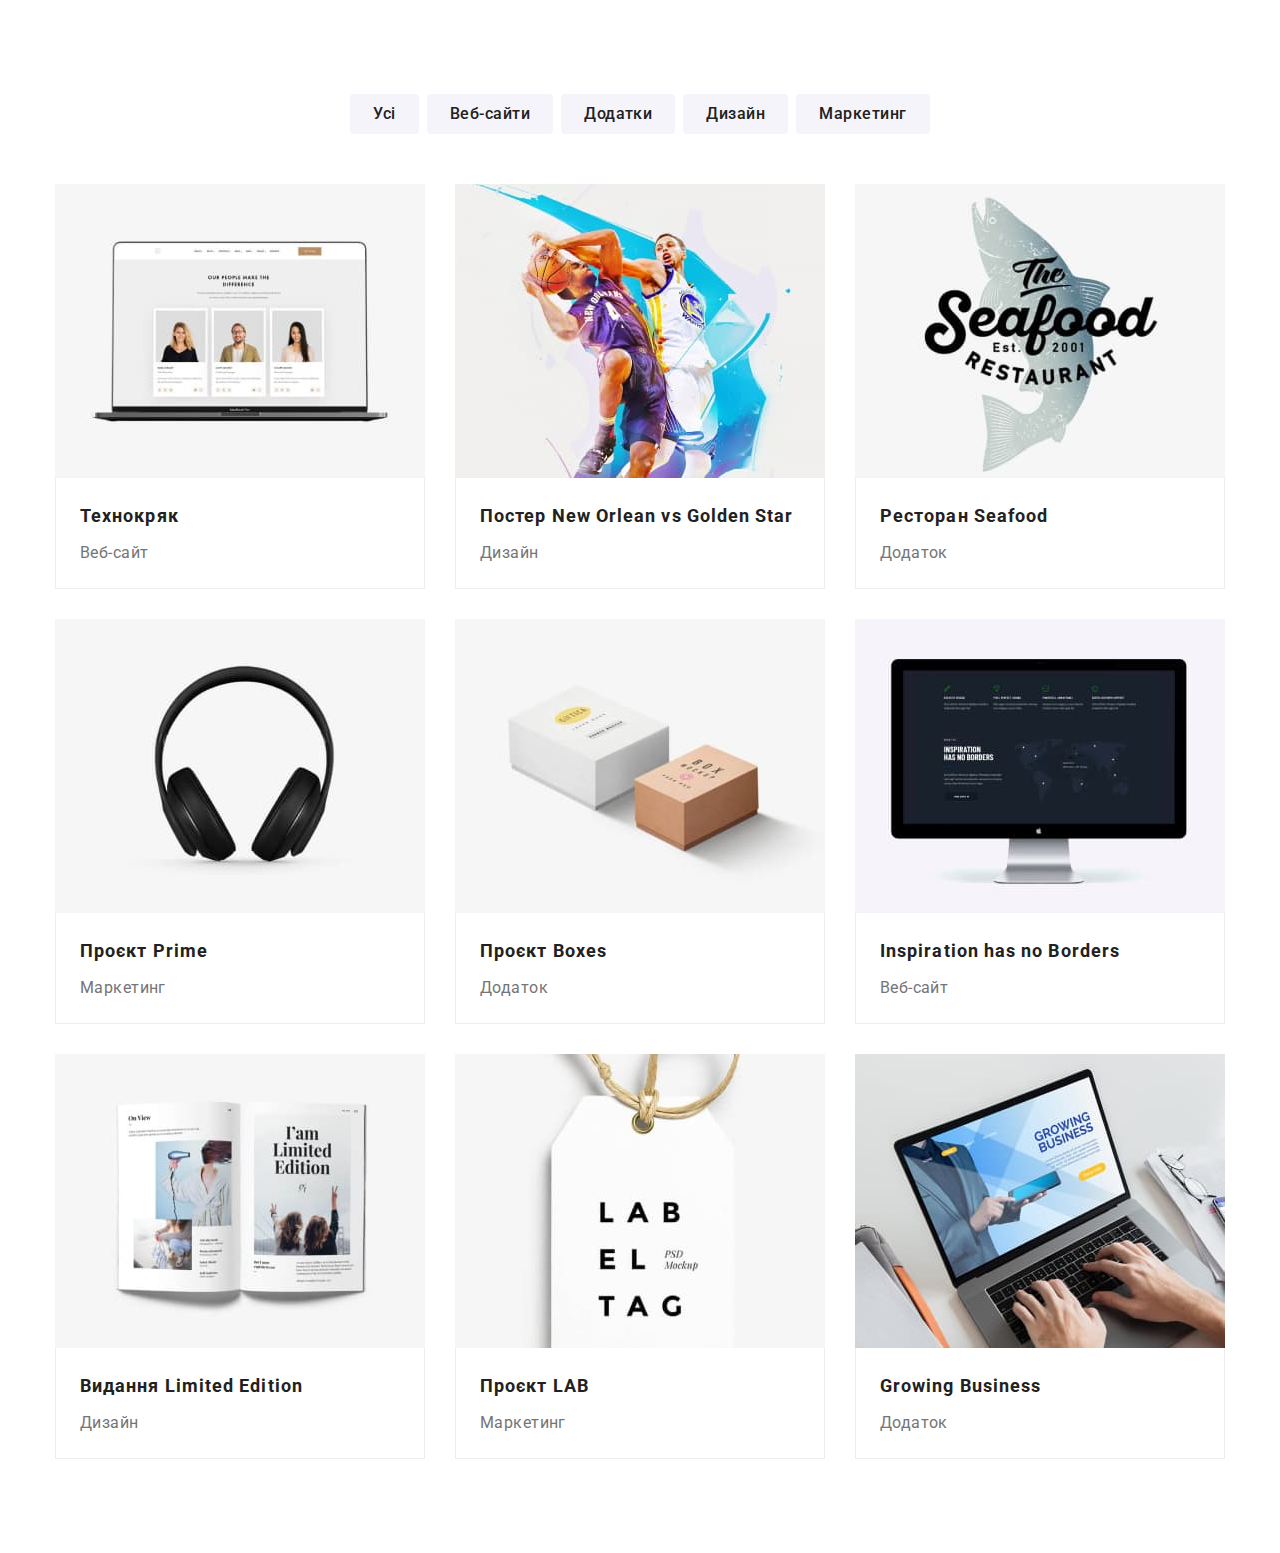
==== portfolio.html @ 96d7040b "Greate adaptive" ====
<!DOCTYPE html>
<html lang="uk">
    <head>
        <meta charset="UTF-8">
        <meta http-equiv="X-UA-Compatible" content="IE=edge">
        <meta name="viewport" content="width=device-width, initial-scale=1.0">
        <title>Портфоліо</title>
        <link rel="preconnect" href="https://fonts.googleapis.com">
        <link rel="preconnect" href="https://fonts.gstatic.com" crossorigin>
        <link href="https://fonts.googleapis.com/css2?family=Raleway:wght@700&family=Roboto:wght@400;500;700;900&display=swap" rel="stylesheet">
        <link rel="stylesheet" href="https://cdnjs.cloudflare.com/ajax/libs/modern-normalize/1.1.0/modern-normalize.min.css">
        <link rel="stylesheet" href="./css/main.min.css">
    </head>
<body>
    <!-- <header class="header">
        <div class="container header__container">
            <a href="/" class="logo header__logo">
                <span class="logo__accent">Web</span>Studio</a>
            <nav class="nav header__nav">
                <ul class="menu list">
                    <li class="menu__item">
                        <a href="./index.html" class="menu__link">Студія</a>
                    </li>
                    <li class="menu__item">
                        <a href="./portfolio.html" class="menu__link current">Портфоліо</a>
                    </li>
                    <li class="menu__item">
                        <a href="" class="menu__link">Контакти</a>
                    </li>
                </ul>
            </nav>
            <ul class="header-contacts list">
                <li class="header-contacts__item">
                    <a href="mailto:info@devstudio.com" class="header-contacts__link">
                        <svg class="header-contacts__icon" width="16" height="12">
                            <use href='./images/symbol-defs.svg#envelope'></use>
                        </svg>
                        info@devstudio.com</a>
                </li>
                <li class="header-contacts__item">
                    <a href="tel:+380961111111" class="header-contacts__link">
                        <svg class="header-contacts__icon" width="10" height="16">
                            <use href='./images/symbol-defs.svg#smartphone'></use>
                        </svg>
                        +38 096 111 11 11</a>
                </li>
            </ul>
        </div>
    </header> -->
    <main>
        <section class="portfolio section">
            <div class="container container__portfolio">
                <h1 class="visually-hidden">Портфоліо</h1>
                <ul class="filter list">
                    <li class="filter__item"><button type="button" class="button button--secondary">Усі</button></li>
                    <li class="filter__item"><button type="button" class="button button--secondary">Веб-сайти</button></li>
                    <li class="filter__item"><button type="button" class="button button--secondary">Додатки</button></li>
                    <li class="filter__item"><button type="button" class="button button--secondary">Дизайн</button></li>
                    <li class="filter__item"><button type="button" class="button button--secondary">Маркетинг</button></li>
                </ul>
                <ul class="card-set list">
                    <li class="card-set__item">
                        <a href="" class="card-set__link">
                            <div class="card-set__top-wrap">
                                <img src="./images/portfolio1.jpg" alt="Мокап ноутбука" width="370" height="294">
                                <p class="card-set__top-text">Ресурс пропонує комплексні пропозиції з різним рівнем функціоналу та сервісів. Все це дозволить відвідувачу отримати вичерпні відомості про компанію чи приватну особу.</p>
                            </div>
                            <div class="card-set__discription">
                                <h2 class="card-set__title">Технокряк</h2>
                                <p class="card-set__text">Веб-сайт</p>
                            </div>
                        </a>
                    </li>
                    
                    <li class="card-set__item">
                        <a href="" class="card-set__link">
                            <div class="card-set__top-wrap">
                                <img src="./images/portfolio2.jpg" alt="Два гравці в баскетбол з м'ячем" width="370" height="294">
                                <p class="card-set__top-text">Ресурс пропонує комплексні пропозиції з різним рівнем функціоналу та сервісів. Все це дозволить відвідувачу отримати вичерпні відомості про компанію чи приватну особу.</p>
                            </div>
                            <div class="card-set__discription">
                                <h2 class="card-set__title">Постер New Orlean vs Golden Star</h2>
                                <p class="card-set__text">Дизайн</p>
                            </div>
                        </a>
                    </li>

                    <li class="card-set__item">
                        <a href="" class="card-set__link">
                            <div class="card-set__top-wrap">
                                <img src="./images/portfolio3.jpg" alt="Лого ресторану морепродуктів" width="370" height="294">
                                <p class="card-set__top-text">Ресурс пропонує комплексні пропозиції з різним рівнем функціоналу та сервісів. Все це дозволить відвідувачу отримати вичерпні відомості про компанію чи приватну особу.</p>
                            </div>
                            <div class="card-set__discription">
                                <h2 class="card-set__title">Ресторан Seafood</h2>
                                <p class="card-set__text">Додаток</p>
                            </div>
                        </a>
                    </li>

                    <li class="card-set__item">
                        <a href="" class="card-set__link">
                            <div class="card-set__top-wrap">
                                <img src="./images/portfolio4.jpg" alt="Бездротові навушники" width="370" height="294">
                                <p class="card-set__top-text">Ресурс пропонує комплексні пропозиції з різним рівнем функціоналу та сервісів. Все це дозволить відвідувачу отримати вичерпні відомості про компанію чи приватну особу.</p>
                            </div>
                            <div class="card-set__discription">
                                <h2 class="card-set__title">Проєкт Prime</h2>
                                <p class="card-set__text">Маркетинг</p>
                            </div>
                        </a>
                    </li>

                    <li class="card-set__item">
                        <a href="" class="card-set__link">
                            <div class="card-set__top-wrap">
                                <img src="./images/portfolio5.jpg" alt="Мокап з двома коробками" width="370" height="294">
                                <p class="card-set__top-text">Ресурс пропонує комплексні пропозиції з різним рівнем функціоналу та сервісів. Все це дозволить відвідувачу отримати вичерпні відомості про компанію чи приватну особу.</p>
                            </div>                            
                            <div class="card-set__discription">
                                <h2 class="card-set__title">Проєкт Boxes</h2>
                                <p class="card-set__text">Додаток</p>
                            </div>
                        </a>
                    </li>

                    <li class="card-set__item">
                        <a href="" class="card-set__link">
                            <div class="card-set__top-wrap">
                                <img src="./images/portfolio6.jpg" alt="Мокап коп'ютера" width="370" height="294">
                                <p class="card-set__top-text">Ресурс пропонує комплексні пропозиції з різним рівнем функціоналу та сервісів. Все це дозволить відвідувачу отримати вичерпні відомості про компанію чи приватну особу.</p>
                            </div>
                            <div class="card-set__discription">
                                <h2 class="card-set__title">Inspiration has no Borders</h2>
                                <p class="card-set__text">Веб-сайт</p>
                            </div>
                        </a>
                    </li>

                    <li class="card-set__item">
                        <a href="" class="card-set__link">
                            <div class="card-set__top-wrap">
                                <img src="./images/portfolio7.jpg" alt="Розгорнений журнал" width="370" height="294">
                                <p class="card-set__top-text">Ресурс пропонує комплексні пропозиції з різним рівнем функціоналу та сервісів. Все це дозволить відвідувачу отримати вичерпні відомості про компанію чи приватну особу.</p>
                            </div>
                            <div class="card-set__discription">
                                <h2 class="card-set__title">Видання Limited Edition</h2>
                                <p class="card-set__text">Дизайн</p>
                            </div>
                        </a>
                    </li>

                    <li class="card-set__item">
                        <a href="" class="card-set__link">
                            <div class="card-set__top-wrap">
                                <img src="./images/portfolio8.jpg" alt="Мокап бірки" width="370" height="294">
                                <p class="card-set__top-text">Ресурс пропонує комплексні пропозиції з різним рівнем функціоналу та сервісів. Все це дозволить відвідувачу отримати вичерпні відомості про компанію чи приватну особу.</p>
                            </div>
                            <div class="card-set__discription">
                                <h2 class="card-set__title">Проєкт LAB</h2>
                                <p class="card-set__text">Маркетинг</p>
                            </div>
                        </a>
                    </li>

                    <li class="card-set__item">
                        <a href="" class="card-set__link">
                            <div class="card-set__top-wrap">
                                <img src="./images/portfolio9.jpg" alt="Чоловік працює на ноутбуці" width="370" height="294">
                                <p class="card-set__top-text">Ресурс пропонує комплексні пропозиції з різним рівнем функціоналу та сервісів. Все це дозволить відвідувачу отримати вичерпні відомості про компанію чи приватну особу.</p>
                            </div>
                            <div class="card-set__discription">
                                <h2 class="card-set__title">Growing Business</h2>
                                <p class="card-set__text">Додаток</p>
                            </div>
                        </a>
                    </li>
                </ul>
            </div>
        </section>
    </main>
    <!-- <footer class="footer">
        <div class="container footer__wrap">
            <div class="footer-contacts">
                <a href="./" class="logo footer__logo"><span class="logo__accent">Web</span>Studio</a>
                <address class="footer-contacts__list">
                    м. Київ, пр-т Лесі Українки, 26
                    <a href="mailto:info@devstudio.com" class="footer-contacts__link">info@devstudio.com</a>
                    <a href="tel:+380961111111" class="footer-contacts__link">+38 096 111 11 11</a>
                </address>
            </div>
            <div class="footer-socials">
                <h3 class="footer-socials__title">приєднуйтесь</h3>
                <ul class="footer-socials__list list">
                    <li class="footer-socials__item">
                        <a href="" class="footer-socials__link" aria-label="Посилання на Instagram" target="_blank"
                            rel="noopener noreferrer">
                            <svg class="footer-socials__icon">
                                <use href="./images/symbol-defs.svg#instagram"></use>
                            </svg>
                        </a>
                    </li>
    
                    <li class="footer-socials__item">
                        <a href="" class="footer-socials__link" aria-label="Посилання на Twitter" target="_blank"
                            rel="noopener noreferrer">
                            <svg class="footer-socials__icon">
                                <use href="./images/symbol-defs.svg#twitter"></use>
                            </svg>
                        </a>
                    </li>
    
                    <li class="footer-socials__item">
                        <a href="" class="footer-socials__link" aria-label="Посилання на Facebook" target="_blank"
                            rel="noopener noreferrer">
                            <svg class="footer-socials__icon">
                                <use href="./images/symbol-defs.svg#facebook"></use>
                            </svg>
                        </a>
                    </li>
    
                    <li class="footer-socials__item">
                        <a href="" class="footer-socials__link" aria-label="Посилання на LinkedIn" target="_blank"
                            rel="noopener noreferrer">
                            <svg class="footer-socials__icon">
                                <use href="./images/symbol-defs.svg#linkedin"></use>
                            </svg>
                        </a>
                    </li>
                </ul>
            </div>
            <div class="footer-send">
                <p class="footer-send__title">Підпишіться на розсилку</p>
                <form class="footer-send__form">
                    <input type="email" class="footer-send__input" name="user-email" placeholder="E-mail">
                    <button type="submit" class="button footer-send__btn">Підписатися
                        <svg class="footer-send__icon" width="24" height="24">
                            <use href="./images/symbol-defs.svg#send"></use>
                        </svg>
                    </button>
                </form>
            </div>
        </div>
    </footer> -->
</body>
</html>
---- css/main.min.css ----
:root{--primary-text-color: #757575;--secondary-text-color: #212121;--accent-color: #2196F3;--primary-background-color: #ffffff;--secondary-background-color: #F5F4FA;--accent-background-color: #2F303A;--primary-white-color: #ffffff;--card-set-gap: 30px;--icon-color: #afb1b8;--transition: 250ms cubic-bezier(0.4, 0, 0.2, 1)}h1,h2,h3,h4,h5,h6,p{margin:0}.list{padding:0;margin:0;list-style:none}button{cursor:pointer}address{font-style:normal}img{display:block;max-width:100%;height:auto;width:100%}body{background-color:var(--primary-background-color);color:var(--primary-text-color);font-family:Roboto,sans-serif;font-size:14px;letter-spacing:.03em}.visually-hidden{position:absolute;width:1px;height:1px;margin:-1px;border:0;padding:0;white-space:nowrap;-webkit-clip-path:inset(100%);clip-path:inset(100%);clip:rect(0 0 0 0);overflow:hidden}.container{width:100%;padding-left:15px;padding-right:15px;margin-left:auto;margin-right:auto}@media screen and (min-width: 480px){.container{max-width:480px}}@media screen and (min-width: 768px){.container{max-width:768px}}@media screen and (min-width: 1200px){.container{max-width:1200px}}.button{border:1px solid rgba(0,0,0,0);border-radius:4px}.button--primary{min-width:216px;height:50px;color:var(--primary-white-color);background-color:var(--accent-color);font-weight:700;font-size:16px;line-height:1.86;letter-spacing:.06em;-webkit-transition:background-color var(--transition);transition:background-color var(--transition)}.button--primary:hover,.button--primary:focus{background-color:#188ce8}.button--secondary{padding:6px 22px;color:var(--secondary-text-color);background-color:var(--secondary-background-color);font-weight:500;font-size:16px;line-height:1.63;letter-spacing:.03em;-webkit-transition:background-color var(--transition),color var(--transition),-webkit-box-shadow var(--transition);transition:background-color var(--transition),color var(--transition),-webkit-box-shadow var(--transition);transition:background-color var(--transition),color var(--transition),box-shadow var(--transition);transition:background-color var(--transition),color var(--transition),box-shadow var(--transition),-webkit-box-shadow var(--transition)}.button--secondary:hover,.button--secondary:focus{color:var(--primary-white-color);background-color:var(--accent-color);-webkit-box-shadow:0px 3px 1px rgba(0,0,0,.1),0px 1px 2px rgba(0,0,0,.08),0px 2px 2px rgba(0,0,0,.12);box-shadow:0px 3px 1px rgba(0,0,0,.1),0px 1px 2px rgba(0,0,0,.08),0px 2px 2px rgba(0,0,0,.12)}.header{border-bottom-width:1px;border-bottom-style:solid;border-bottom-color:#ececec}.header__container{display:-webkit-box;display:-ms-flexbox;display:flex;-webkit-box-align:center;-ms-flex-align:center;align-items:center}.logo{color:#000;font-family:Raleway,sans-serif;font-weight:700;font-size:26px;line-height:1.2;text-decoration:none}.header__logo{margin-right:93px}.logo__accent{color:var(--accent-color)}.menu{display:-webkit-box;display:-ms-flexbox;display:flex;gap:50px}.menu__link{display:block;padding-top:32px;padding-bottom:32px;color:var(--secondary-text-color);font-weight:500;font-size:14px;line-height:1.14;letter-spacing:.02em;text-decoration:none;-webkit-transition:color var(--transition);transition:color var(--transition)}.menu__link:hover,.menu__link:focus{color:var(--accent-color)}.menu__link.current{position:relative;color:var(--accent-color)}.menu__link.current::after{content:"";display:inline-block;position:absolute;bottom:-1px;left:0;width:100%;height:4px;background-color:var(--accent-color);border-radius:2px}.header-contacts{display:-webkit-box;display:-ms-flexbox;display:flex;margin-left:auto;gap:30px}.header-contacts__link{display:-webkit-box;display:-ms-flexbox;display:flex;-webkit-box-align:center;-ms-flex-align:center;align-items:center;padding-top:32px;padding-bottom:32px;color:var(--primary-text-color);font-weight:500;font-size:14px;line-height:1.14;letter-spacing:.02em;text-decoration:none;-webkit-transition:color var(--transition);transition:color var(--transition)}.header-contacts__link:hover,.header-contacts__link:focus{color:var(--accent-color)}.header-contacts__icon{margin-right:10px;fill:var(--primary-text-color);-webkit-transition:fill var(--transition);transition:fill var(--transition)}.header-contacts__link:hover .header-contacts__icon,.header-contacts__link:focus .header-contacts__icon{fill:var(--accent-color)}.hero{height:600px;max-width:1600px;padding:200px 0;margin-left:auto;margin-right:auto;text-align:center;background-color:#c4c4c4;background-image:-webkit-gradient(linear, left top, left bottom, from(rgba(47, 48, 58, 0.4)), to(rgba(47, 48, 58, 0.4))),url(../images/Hero.jpg);background-image:linear-gradient(rgba(47, 48, 58, 0.4), rgba(47, 48, 58, 0.4)),url(../images/Hero.jpg)}.hero__title{max-width:696px;margin-right:auto;margin-left:auto;margin-bottom:30px;color:var(--primary-white-color);font-weight:900;font-size:44px;line-height:1.36;letter-spacing:.06em;text-transform:uppercase}.section{padding-top:60px;padding-bottom:60px}@media screen and (min-width: 1200px){.section{padding-top:94px;padding-bottom:94px}}.section__title{margin-bottom:30px;color:var(--secondary-text-color);font-weight:700;font-size:28px;line-height:1.17;text-align:center}@media screen and (min-width: 1200px){.section__title{font-size:36px;margin-bottom:50px}}@media screen and (min-width: 1200px){.features{padding-bottom:0}}.features__list{display:-webkit-box;display:-ms-flexbox;display:flex;-ms-flex-wrap:wrap;flex-wrap:wrap;gap:var(--card-set-gap)}.feature__item{width:100%}@media screen and (min-width: 768px){.feature__item{width:calc((100% - var(--card-set-gap))/2)}}@media screen and (min-width: 1200px){.feature__item{-ms-flex-preferred-size:calc((100% - 3*var(--card-set-gap))/4);flex-basis:calc((100% - 3*var(--card-set-gap))/4)}}.feature__wrap{display:-webkit-box;display:-ms-flexbox;display:flex;-webkit-box-align:center;-ms-flex-align:center;align-items:center;-webkit-box-pack:center;-ms-flex-pack:center;justify-content:center;width:100%;height:120px;border-radius:4px;margin-bottom:30px;background:var(--secondary-background-color)}.feature__icon{width:70px;height:70px}.features__title{margin-bottom:10px;color:var(--secondary-text-color);font-weight:700;font-size:14px;line-height:1.14;text-transform:uppercase;text-align:center}@media screen and (min-width: 768px){.features__title{text-align:left}}.features__text{line-height:1.71}@media screen and (max-width: 1200px){.directions{display:none}}.directions__list{display:-webkit-box;display:-ms-flexbox;display:flex;gap:var(--card-set-gap)}.directions__link{position:relative;text-decoration:none}.directions__label{position:absolute;bottom:0;display:-webkit-box;display:-ms-flexbox;display:flex;-webkit-box-align:center;-ms-flex-align:center;align-items:center;-webkit-box-pack:center;-ms-flex-pack:center;justify-content:center;width:100%;height:70px;background-color:rgba(47,48,58,.8)}.directions__subtitle{font-weight:700;font-size:14px;line-height:1.14;letter-spacing:.03em;text-align:center;text-transform:uppercase;color:#fff}.team{background-color:var(--secondary-background-color)}.team__list{display:-webkit-box;display:-ms-flexbox;display:flex;-ms-flex-wrap:wrap;flex-wrap:wrap;gap:var(--card-set-gap);font-size:16px;line-height:1.12}.team__item{width:100%;background-color:var(--primary-background-color);-webkit-box-shadow:0px 1px 3px rgba(0,0,0,.12),0px 1px 1px rgba(0,0,0,.14),0px 2px 1px rgba(0,0,0,.2);box-shadow:0px 1px 3px rgba(0,0,0,.12),0px 1px 1px rgba(0,0,0,.14),0px 2px 1px rgba(0,0,0,.2);border-radius:0px 0px 4px 4px}@media screen and (min-width: 768px){.team__item{width:calc((100% - var(--card-set-gap))/2)}}@media screen and (min-width: 1200px){.team__item{-ms-flex-preferred-size:calc((100% - 3*var(--card-set-gap))/4);flex-basis:calc((100% - 3*var(--card-set-gap))/4)}}.team__description{padding:30px 0;text-align:center}.team__subtitle{margin-bottom:10px;color:var(--secondary-text-color);font-weight:500;font-size:16px}.team__text{margin-bottom:16px}.soc-list{display:-webkit-box;display:-ms-flexbox;display:flex;-webkit-box-pack:center;-ms-flex-pack:center;justify-content:center;gap:10px}.soc-list__item{width:44px;height:44px}.soc-list__link{display:-webkit-box;display:-ms-flexbox;display:flex;-webkit-box-align:center;-ms-flex-align:center;align-items:center;-webkit-box-pack:center;-ms-flex-pack:center;justify-content:center;width:100%;height:100%;border-radius:50%;background-color:var(--primary-background-color);-webkit-transition:background-color var(--transition);transition:background-color var(--transition)}.soc-list__link:hover,.soc-list__link:focus{background-color:var(--accent-color)}.soc-list__icon{fill:var(--icon-color);width:20px;height:20px;-webkit-transition:fill var(--transition);transition:fill var(--transition)}.soc-list__link:hover .soc-list__icon,.soc-list__link:focus .soc-list__icon{fill:var(--primary-white-color)}.clients__list{display:-webkit-box;display:-ms-flexbox;display:flex;-ms-flex-wrap:wrap;flex-wrap:wrap;gap:var(--card-set-gap)}.clients__item{width:calc((100% - var(--card-set-gap))/2)}@media screen and (min-width: 768px){.clients__item{width:calc((100% - 2*var(--card-set-gap))/3)}}@media screen and (min-width: 1200px){.clients__item{-ms-flex-preferred-size:calc((100% - 5*var(--card-set-gap))/6);flex-basis:calc((100% - 5*var(--card-set-gap))/6)}}.clients__link{display:-webkit-box;display:-ms-flexbox;display:flex;-webkit-box-align:center;-ms-flex-align:center;align-items:center;-webkit-box-pack:center;-ms-flex-pack:center;justify-content:center;width:100%;height:92px;border:1px solid #afb1b8;border-radius:4px;-webkit-transition:border-color var(--transition);transition:border-color var(--transition)}.clients__link:hover,.clients__link:focus{border-color:var(--accent-color)}.clients__icon{width:106px;height:60px;fill:var(--icon-color);-webkit-transition:fill var(--transition);transition:fill var(--transition)}.clients__link:hover .clients__icon,.clients__link:focus .clients__icon{fill:var(--accent-color)}.filter{display:-webkit-box;display:-ms-flexbox;display:flex;-ms-flex-wrap:wrap;flex-wrap:wrap;margin-bottom:40px;gap:8px}@media screen and (min-width: 768px){.filter{-webkit-box-pack:center;-ms-flex-pack:center;justify-content:center;margin-bottom:30px}}@media screen and (min-width: 1200px){.filter{margin-bottom:50px}}.card-set{display:-webkit-box;display:-ms-flexbox;display:flex;-ms-flex-wrap:wrap;flex-wrap:wrap;gap:var(--card-set-gap)}.card-set__item{width:100%;background-color:var(--primary-background-color)}@media screen and (min-width: 768px){.card-set__item{width:calc((100% - var(--card-set-gap))/2)}}@media screen and (min-width: 1200px){.card-set__item{-ms-flex-preferred-size:calc((100% - 2*var(--card-set-gap))/3);flex-basis:calc((100% - 2*var(--card-set-gap))/3)}}.card-set__link{display:-webkit-box;display:-ms-flexbox;display:flex;-webkit-box-orient:vertical;-webkit-box-direction:normal;-ms-flex-direction:column;flex-direction:column;height:100%;text-decoration:none;-webkit-transition:-webkit-box-shadow var(--transition);transition:-webkit-box-shadow var(--transition);transition:box-shadow var(--transition);transition:box-shadow var(--transition), -webkit-box-shadow var(--transition)}.card-set__link:hover,.card-set__link:focus{-webkit-box-shadow:0px 1px 1px rgba(0,0,0,.12),0px 4px 4px rgba(0,0,0,.06),1px 4px 6px rgba(0,0,0,.16);box-shadow:0px 1px 1px rgba(0,0,0,.12),0px 4px 4px rgba(0,0,0,.06),1px 4px 6px rgba(0,0,0,.16)}.card-set__top-wrap{position:relative;overflow:hidden}.card-set__top-text{position:absolute;top:0;height:100%;padding:63px 24px;font-size:18px;line-height:1.56;letter-spacing:.03em;color:#fff;background-color:rgba(33,150,243,.9);-webkit-transform:translateY(100%);transform:translateY(100%);-webkit-transition:-webkit-transform var(--transition);transition:-webkit-transform var(--transition);transition:transform var(--transition);transition:transform var(--transition), -webkit-transform var(--transition)}.card-set__item:hover .card-set__top-text{-webkit-transform:translateY(0);transform:translateY(0)}.card-set__discription{-webkit-box-flex:1;-ms-flex-positive:1;flex-grow:1;padding:20px 24px;border-bottom:1px solid #eee;border-right:1px solid #eee;border-left:1px solid #eee}.card-set__title{margin-bottom:4px;color:var(--secondary-text-color);font-weight:700;font-size:18px;line-height:2;letter-spacing:.06em}.card-set__text{color:var(--primary-text-color);font-size:16px;line-height:1.88}.footer{padding-top:60px;padding-bottom:60px;background-color:var(--accent-background-color);color:var(--primary-white-color)}.footer__wrap{display:-webkit-box;display:-ms-flexbox;display:flex;-webkit-box-align:baseline;-ms-flex-align:baseline;align-items:baseline}.footer__logo{display:block;margin-bottom:20px;color:var(--primary-white-color)}.footer-contacts__list{line-height:1.71}.footer-contacts__link{display:block;margin-top:9px;color:rgba(255,255,255,.6);text-decoration:none;-webkit-transition:color var(--transition);transition:color var(--transition)}.footer-contacts__link:hover,.footer-contacts__link:focus{color:var(--accent-color)}.footer-socials{margin-left:70px}.footer-socials__title{margin-bottom:20px;font-weight:700;font-size:14px;line-height:1.14;letter-spacing:.03em;text-transform:uppercase;color:var(--primary-white-color)}.footer-socials__list{display:-webkit-box;display:-ms-flexbox;display:flex;-webkit-box-pack:center;-ms-flex-pack:center;justify-content:center;gap:10px}.footer-socials__item{width:44px;height:44px}.footer-socials__link{display:-webkit-box;display:-ms-flexbox;display:flex;-webkit-box-align:center;-ms-flex-align:center;align-items:center;-webkit-box-pack:center;-ms-flex-pack:center;justify-content:center;width:100%;height:100%;border-radius:50%;background-color:rgba(255,255,255,.1);-webkit-transition:background-color var(--transition);transition:background-color var(--transition)}.footer-socials__link:hover,.footer-socials__link:focus{background-color:var(--accent-color)}.footer-socials__icon{fill:var(--primary-white-color);width:20px;height:20px}.footer-send{margin-left:93px}.footer-send__title{margin-bottom:20px;font-weight:700;font-size:14px;line-height:1.14;letter-spacing:.03em;text-transform:uppercase;color:var(--primary-background-color)}.footer-send__form{display:-webkit-box;display:-ms-flexbox;display:flex;gap:12px}.footer-send__input{width:358px;height:50px;padding-left:16px;border:1px solid rgba(255,255,255,.3);border-radius:4px;background-color:rgba(0,0,0,0);outline:rgba(0,0,0,0);color:rgba(255,255,255,.6);-webkit-transition:border-color var(--transition);transition:border-color var(--transition)}.footer-send__input::-webkit-input-placeholder{font-size:16px;line-height:1.25;letter-spacing:.03em;color:rgba(255,255,255,.6)}.footer-send__input::-moz-placeholder{font-size:16px;line-height:1.25;letter-spacing:.03em;color:rgba(255,255,255,.6)}.footer-send__input:-ms-input-placeholder{font-size:16px;line-height:1.25;letter-spacing:.03em;color:rgba(255,255,255,.6)}.footer-send__input::-ms-input-placeholder{font-size:16px;line-height:1.25;letter-spacing:.03em;color:rgba(255,255,255,.6)}.footer-send__input::placeholder{font-size:16px;line-height:1.25;letter-spacing:.03em;color:rgba(255,255,255,.6)}.footer-send__input:focus,.footer-send__input:hover{border-color:var(--accent-color)}.footer-send__btn{display:-webkit-box;display:-ms-flexbox;display:flex;-webkit-box-align:center;-ms-flex-align:center;align-items:center;-webkit-box-pack:center;-ms-flex-pack:center;justify-content:center;min-width:200px;height:50px;-webkit-box-shadow:0px 4px 4px rgba(0,0,0,.15);box-shadow:0px 4px 4px rgba(0,0,0,.15);color:var(--primary-white-color);background-color:var(--accent-color);font-weight:700;font-size:16px;line-height:1.86;letter-spacing:.06em;-webkit-transition:background-color var(--transition);transition:background-color var(--transition)}.footer-send__btn:hover,.footer-send__btn:focus{background-color:#188ce8}.footer-send__icon{fill:var(--primary-white-color);margin-left:10px}.backdrop{position:fixed;top:0;width:100vw;height:100vh;background-color:rgba(0,0,0,.2);-webkit-transition:opacity var(--transition),visibility var(--transition);transition:opacity var(--transition),visibility var(--transition)}.backdrop.is-hidden{opacity:0;visibility:hidden;pointer-events:none}.modal{position:absolute;top:50%;left:50%;-webkit-transform:translate(-50%, -50%) scaleY(1);transform:translate(-50%, -50%) scaleY(1);width:528px;min-height:581px;border-radius:4px;background-color:var(--primary-background-color);padding:40px;-webkit-transition:-webkit-transform var(--transition);transition:-webkit-transform var(--transition);transition:transform var(--transition);transition:transform var(--transition), -webkit-transform var(--transition)}.backdrop.is-hidden .modal{-webkit-transform:translate(-50%, -50%) scaleY(0);transform:translate(-50%, -50%) scaleY(0)}.modal__close-btn{position:absolute;right:10px;top:10px;display:-webkit-box;display:-ms-flexbox;display:flex;-webkit-box-align:center;-ms-flex-align:center;align-items:center;-webkit-box-pack:center;-ms-flex-pack:center;justify-content:center;width:30px;height:30px;background:rgba(0,0,0,0);border:1px solid rgba(0,0,0,.1);border-radius:50%}.modal__close-icon{-webkit-transition:fill var(--transition);transition:fill var(--transition)}.modal__close-btn:hover .modal__close-icon,.modal__close-btn:focus .modal__close-icon{fill:var(--accent-color)}.modal__title{text-align:center;margin-bottom:12px;font-weight:700;font-size:20px;line-height:1.15;letter-spacing:.03em;text-align:center;color:var(--secondary-text-color)}.modal__field{margin-bottom:10px}.modal__label{display:block;margin-bottom:4px;font-size:12px;line-height:1.17;letter-spacing:.01em;color:var(--primary-text-color)}.modal__wrap{position:relative}.modal__input{width:100%;max-width:448px;height:40px;border-radius:4px;border:1px solid rgba(33,33,33,.2);background-color:rgba(0,0,0,0);padding-left:42px;outline:rgba(0,0,0,0);-webkit-transition:border-color var(--transition);transition:border-color var(--transition)}.modal__input:focus,.modal__input:hover{border-color:var(--accent-color)}.modal__icon{position:absolute;left:15px;top:50%;-webkit-transform:translateY(-50%);transform:translateY(-50%);-webkit-transition:fill var(--transition);transition:fill var(--transition)}.modal__input:focus+.modal__icon,.modal__input:hover+.modal__icon{fill:var(--accent-color)}.modal__text-field{margin-bottom:20px}.modal__comment{width:100%;max-width:448px;height:120px;border:1px solid rgba(33,33,33,.2);border-radius:4px;resize:none;padding:12px 16px;background-color:rgba(0,0,0,0);outline:rgba(0,0,0,0);-webkit-transition:border-color var(--transition);transition:border-color var(--transition)}.modal__comment:focus,.modal__comment:hover{border-color:var(--accent-color)}.modal__comment::-webkit-input-placeholder{font-size:12px;line-height:1.17;letter-spacing:.01em;color:rgba(117,117,117,.5)}.modal__comment::-moz-placeholder{font-size:12px;line-height:1.17;letter-spacing:.01em;color:rgba(117,117,117,.5)}.modal__comment:-ms-input-placeholder{font-size:12px;line-height:1.17;letter-spacing:.01em;color:rgba(117,117,117,.5)}.modal__comment::-ms-input-placeholder{font-size:12px;line-height:1.17;letter-spacing:.01em;color:rgba(117,117,117,.5)}.modal__comment::placeholder{font-size:12px;line-height:1.17;letter-spacing:.01em;color:rgba(117,117,117,.5)}.check{margin-bottom:30px;display:-webkit-box;display:-ms-flexbox;display:flex;-webkit-box-pack:center;-ms-flex-pack:center;justify-content:center}.check__label{display:-webkit-box;display:-ms-flexbox;display:flex;-webkit-box-align:center;-ms-flex-align:center;align-items:center;font-size:14px;line-height:1.71;letter-spacing:.03em;color:var(--primary-text-color)}.check__label span{display:-webkit-box;display:-ms-flexbox;display:flex;-webkit-box-align:center;-ms-flex-align:center;align-items:center;-webkit-box-pack:center;-ms-flex-pack:center;justify-content:center;width:16px;height:15px;border:1px solid #212121;border-radius:2px;margin-right:8px;fill:rgba(0,0,0,0)}.check__input:checked+.check__label span{background-color:var(--accent-color);border:none;fill:#fff}.check__policy{position:relative;display:block;margin-left:3px;padding:2px;color:var(--accent-color);text-decoration:none}.check__policy::after{content:"";display:inline-block;position:absolute;bottom:5px;left:0;width:100%;height:1px;background-color:var(--accent-color);border-radius:1px}.modal__btn{position:absolute;left:50%;-webkit-transform:translateX(-50%);transform:translateX(-50%);min-width:200px;height:50px;-webkit-box-shadow:0px 4px 4px rgba(0,0,0,.15);box-shadow:0px 4px 4px rgba(0,0,0,.15);color:var(--primary-white-color);background-color:var(--accent-color);font-weight:700;font-size:16px;line-height:1.86;letter-spacing:.06em;-webkit-transition:background-color var(--transition);transition:background-color var(--transition)}.modal__btn:hover,.modal__btn:focus{background-color:#188ce8}/*# sourceMappingURL=main.min.css.map */
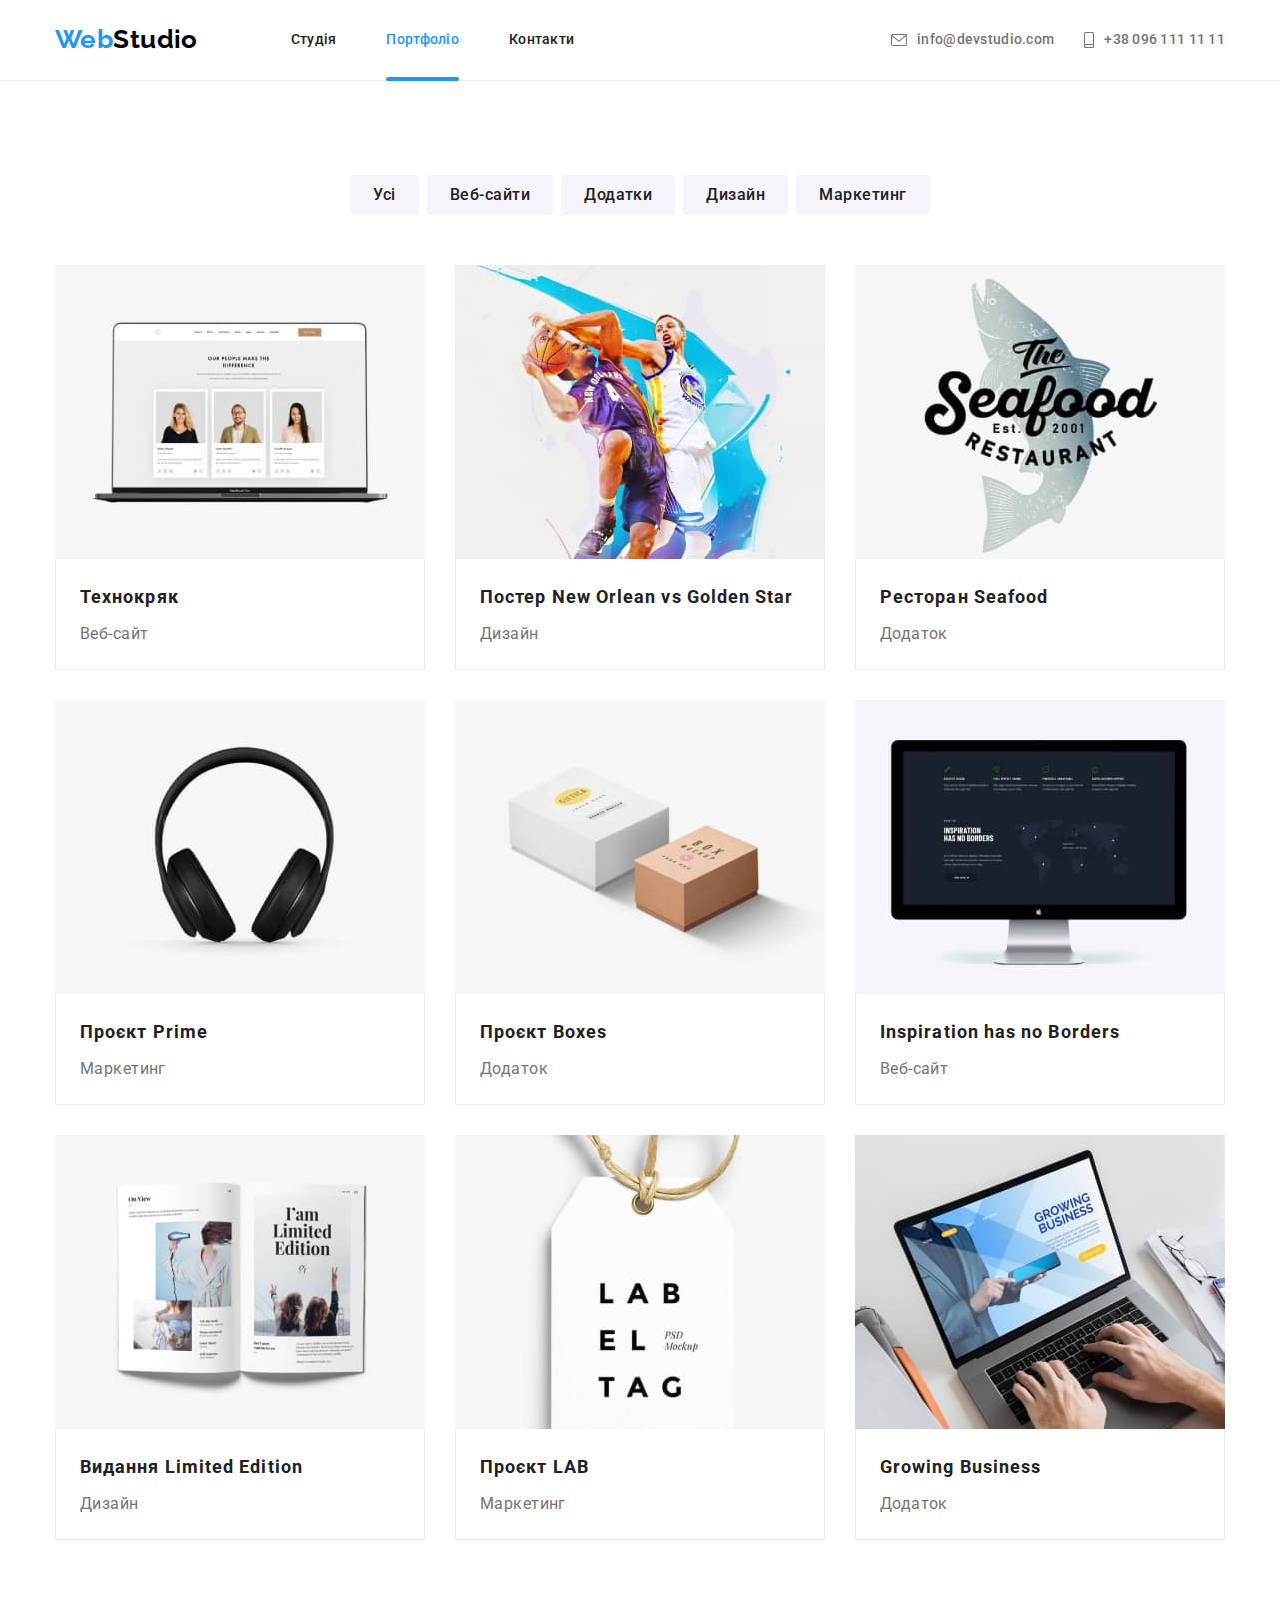
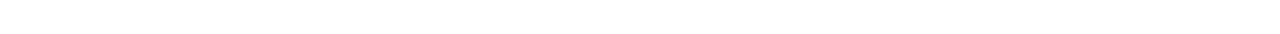
==== commit ec453b1b: "Add images" ====
--- a/portfolio.html
+++ b/portfolio.html
@@ -12,7 +12,7 @@
         <link rel="stylesheet" href="./css/main.min.css">
     </head>
 <body>
-    <!-- <header class="header">
+    <header class="header header--portfolio">
         <div class="container header__container">
             <a href="/" class="logo header__logo">
                 <span class="logo__accent">Web</span>Studio</a>
@@ -28,25 +28,84 @@
                         <a href="" class="menu__link">Контакти</a>
                     </li>
                 </ul>
-            </nav>
+            </nav> 
             <ul class="header-contacts list">
                 <li class="header-contacts__item">
                     <a href="mailto:info@devstudio.com" class="header-contacts__link">
-                        <svg class="header-contacts__icon" width="16" height="12">
+                        <svg class="header-contacts__icon envelope" width="14" height="10">
                             <use href='./images/symbol-defs.svg#envelope'></use>
                         </svg>
-                        info@devstudio.com</a>
+                    info@devstudio.com</a>
                 </li>
                 <li class="header-contacts__item">
                     <a href="tel:+380961111111" class="header-contacts__link">
-                        <svg class="header-contacts__icon" width="10" height="16">
+                        <svg class="header-contacts__icon smartphone" width="10" height="14">
                             <use href='./images/symbol-defs.svg#smartphone'></use>
                         </svg>
-                        +38 096 111 11 11</a>
+                    +38 096 111 11 11</a>
                 </li>
             </ul>
-        </div>
-    </header> -->
+            <button type="button" class="menu-open" data-menu-open>
+                <svg class="menu-open-icon" width="24" height="16">
+                    <use href="./images/symbol-defs.svg#mob-menu-close"></use>
+                </svg>
+            </button>
+        </div> 
+            <!---------------- MOBILE MENU ------------>
+            <div class="mob-menu is-hidden" data-menu>
+                <div class="mob-menu__container">
+
+                <div class="mob-menu-top">
+                    <button type="button" class="menu-close" data-menu-close>
+                        <svg class="menu-close-icon" >
+                            <use href="./images/symbol-defs.svg#close-black"></use>
+                        </svg>
+                    </button>
+                    <ul class="mob-menu__list list">
+                        <li class="mob-menu__item">
+                            <a href="./index.html" class="mob-menu__link">Студія</a>
+                        </li>
+                        <li class="mob-menu__item">
+                            <a href="./portfolio.html" class="mob-menu__link">Портфоліо</a>
+                        </li>
+                        <li class="mob-menu__item">
+                            <a href="" class="mob-menu__link">Контакти</a>
+                        </li>
+                    </ul>
+                </div>
+
+                <div class="mob-menu-bottom">
+                    <ul class="mob-menu-contacts list">
+                            <li class="mob-menu-contacts__item">
+                                <a href="tel:+380961111111" class="mob-menu-contacts__tel">
+                                    +38 096 111 11 11</a>
+                            </li>
+                            <li class="mob-menu-contacts__item">
+                                <a href="mailto:info@devstudio.com" class="mob-menu-contacts__mail">
+                                    info@devstudio.com</a>
+                            </li>
+                    </ul>
+                    <ul class="mob-soc list">
+                            <li class="mob-soc__item">
+                                <a href="" class="mob-soc__link" aria-label="Посилання на Instagram">Instagram</a>
+                            </li>
+                            <li class="mob-soc__item">
+                                <a href="" class="mob-soc__link" aria-label="Посилання на Twitter">Twitter</a>
+                            </li>
+                            <li class="mob-soc__item">
+                                <a href="" class="mob-soc__link" aria-label="Посилання на Facebook">Facebook</a>
+                            </li>
+                            <li class="mob-soc__item">
+                                <a href="" class="mob-soc__link" aria-label="Посилання на LinkedIn">LinkedIn</a>
+                            </li>
+                    </ul>
+                </div>
+
+                </div>
+            </div>
+
+        
+    </header>
     <main>
         <section class="portfolio section">
             <div class="container container__portfolio">
@@ -62,7 +121,14 @@
                     <li class="card-set__item">
                         <a href="" class="card-set__link">
                             <div class="card-set__top-wrap">
-                                <img src="./images/portfolio1.jpg" alt="Мокап ноутбука" width="370" height="294">
+                                <picture>
+                                    <source srcset="./images/portfolio1.jpg 1x, ./images/portfolio1-2x.jpg 2x" media="(min-width: 1200px)">
+                                    <source srcset="./images/portfolio1-tab.jpg 1x, ./images/portfolio1-tab-2x.jpg 2x" media="(min-width: 768px)">
+                                    <source srcset="./images/portfolio1-mob.jpg 1x, ./images/portfolio1-mob-2x.jpg 2x" media="(max-width: 767px)">
+                                    <img src="./images/portfolio1-mob.jpg" 
+                                        alt="Мокап ноутбука" 
+                                        width="450">
+                                </picture>
                                 <p class="card-set__top-text">Ресурс пропонує комплексні пропозиції з різним рівнем функціоналу та сервісів. Все це дозволить відвідувачу отримати вичерпні відомості про компанію чи приватну особу.</p>
                             </div>
                             <div class="card-set__discription">
@@ -75,7 +141,14 @@
                     <li class="card-set__item">
                         <a href="" class="card-set__link">
                             <div class="card-set__top-wrap">
-                                <img src="./images/portfolio2.jpg" alt="Два гравці в баскетбол з м'ячем" width="370" height="294">
+                                <picture>
+                                    <source srcset="./images/portfolio2.jpg 1x, ./images/portfolio2-2x.jpg 2x" media="(min-width: 1200px)">
+                                    <source srcset="./images/portfolio2-tab.jpg 1x, ./images/portfolio2-tab-2x.jpg 2x" media="(min-width: 768px)">
+                                    <source srcset="./images/portfolio2-mob.jpg 1x, ./images/portfolio2-mob-2x.jpg 2x" media="(max-width: 767px)">
+                                    <img src="./images/portfolio2-mob.jpg" 
+                                        alt="Два гравці в баскетбол з м'ячем" 
+                                        width="450">
+                                </picture>
                                 <p class="card-set__top-text">Ресурс пропонує комплексні пропозиції з різним рівнем функціоналу та сервісів. Все це дозволить відвідувачу отримати вичерпні відомості про компанію чи приватну особу.</p>
                             </div>
                             <div class="card-set__discription">
@@ -88,7 +161,14 @@
                     <li class="card-set__item">
                         <a href="" class="card-set__link">
                             <div class="card-set__top-wrap">
-                                <img src="./images/portfolio3.jpg" alt="Лого ресторану морепродуктів" width="370" height="294">
+                                <picture>
+                                    <source srcset="./images/portfolio3.jpg 1x, ./images/portfolio3-2x.jpg 2x" media="(min-width: 1200px)">
+                                    <source srcset="./images/portfolio3-tab.jpg 1x, ./images/portfolio3-tab-2x.jpg 2x" media="(min-width: 768px)">
+                                    <source srcset="./images/portfolio3-mob.jpg 1x, ./images/portfolio3-mob-2x.jpg 2x" media="(max-width: 767px)">
+                                    <img src="./images/portfolio3-mob.jpg" 
+                                        alt="Лого ресторану морепродуктів" 
+                                        width="450">
+                                </picture>
                                 <p class="card-set__top-text">Ресурс пропонує комплексні пропозиції з різним рівнем функціоналу та сервісів. Все це дозволить відвідувачу отримати вичерпні відомості про компанію чи приватну особу.</p>
                             </div>
                             <div class="card-set__discription">
@@ -101,7 +181,14 @@
                     <li class="card-set__item">
                         <a href="" class="card-set__link">
                             <div class="card-set__top-wrap">
-                                <img src="./images/portfolio4.jpg" alt="Бездротові навушники" width="370" height="294">
+                                <picture>
+                                    <source srcset="./images/portfolio4.jpg 1x, ./images/portfolio4-2x.jpg 2x" media="(min-width: 1200px)">
+                                    <source srcset="./images/portfolio4-tab.jpg 1x, ./images/portfolio4-tab-2x.jpg 2x" media="(min-width: 768px)">
+                                    <source srcset="./images/portfolio4-mob.jpg 1x, ./images/portfolio4-mob-2x.jpg 2x" media="(max-width: 767px)">
+                                    <img src="./images/portfolio4-mob.jpg" 
+                                        alt="Бездротові навушники" 
+                                        width="450">
+                                </picture>
                                 <p class="card-set__top-text">Ресурс пропонує комплексні пропозиції з різним рівнем функціоналу та сервісів. Все це дозволить відвідувачу отримати вичерпні відомості про компанію чи приватну особу.</p>
                             </div>
                             <div class="card-set__discription">
@@ -114,7 +201,14 @@
                     <li class="card-set__item">
                         <a href="" class="card-set__link">
                             <div class="card-set__top-wrap">
-                                <img src="./images/portfolio5.jpg" alt="Мокап з двома коробками" width="370" height="294">
+                                <picture>
+                                    <source srcset="./images/portfolio5.jpg 1x, ./images/portfolio5-2x.jpg 2x" media="(min-width: 1200px)">
+                                    <source srcset="./images/portfolio5-tab.jpg 1x, ./images/portfolio5-tab-2x.jpg 2x" media="(min-width: 768px)">
+                                    <source srcset="./images/portfolio5-mob.jpg 1x, ./images/portfolio5-mob-2x.jpg 2x" media="(max-width: 767px)">
+                                    <img src="./images/portfolio5-mob.jpg" 
+                                        alt="Мокап з двома коробками" 
+                                        width="450">
+                                </picture>
                                 <p class="card-set__top-text">Ресурс пропонує комплексні пропозиції з різним рівнем функціоналу та сервісів. Все це дозволить відвідувачу отримати вичерпні відомості про компанію чи приватну особу.</p>
                             </div>                            
                             <div class="card-set__discription">
@@ -127,7 +221,14 @@
                     <li class="card-set__item">
                         <a href="" class="card-set__link">
                             <div class="card-set__top-wrap">
-                                <img src="./images/portfolio6.jpg" alt="Мокап коп'ютера" width="370" height="294">
+                                <picture>
+                                    <source srcset="./images/portfolio6.jpg 1x, ./images/portfolio6-2x.jpg 2x" media="(min-width: 1200px)">
+                                    <source srcset="./images/portfolio6-tab.jpg 1x, ./images/portfolio6-tab-2x.jpg 2x" media="(min-width: 768px)">
+                                    <source srcset="./images/portfolio6-mob.jpg 1x, ./images/portfolio6-mob-2x.jpg 2x" media="(max-width: 767px)">
+                                    <img src="./images/portfolio6-mob.jpg" 
+                                        alt="Мокап коп'ютера" 
+                                        width="450">
+                                </picture>
                                 <p class="card-set__top-text">Ресурс пропонує комплексні пропозиції з різним рівнем функціоналу та сервісів. Все це дозволить відвідувачу отримати вичерпні відомості про компанію чи приватну особу.</p>
                             </div>
                             <div class="card-set__discription">
@@ -140,7 +241,14 @@
                     <li class="card-set__item">
                         <a href="" class="card-set__link">
                             <div class="card-set__top-wrap">
-                                <img src="./images/portfolio7.jpg" alt="Розгорнений журнал" width="370" height="294">
+                                <picture>
+                                    <source srcset="./images/portfolio7.jpg 1x, ./images/portfolio7-2x.jpg 2x" media="(min-width: 1200px)">
+                                    <source srcset="./images/portfolio7-tab.jpg 1x, ./images/portfolio7-tab-2x.jpg 2x" media="(min-width: 768px)">
+                                    <source srcset="./images/portfolio7-mob.jpg 1x, ./images/portfolio7-mob-2x.jpg 2x" media="(max-width: 767px)">
+                                    <img src="./images/portfolio7-mob.jpg" 
+                                        alt="Розгорнений журнал" 
+                                        width="450">
+                                </picture>
                                 <p class="card-set__top-text">Ресурс пропонує комплексні пропозиції з різним рівнем функціоналу та сервісів. Все це дозволить відвідувачу отримати вичерпні відомості про компанію чи приватну особу.</p>
                             </div>
                             <div class="card-set__discription">
@@ -153,7 +261,14 @@
                     <li class="card-set__item">
                         <a href="" class="card-set__link">
                             <div class="card-set__top-wrap">
-                                <img src="./images/portfolio8.jpg" alt="Мокап бірки" width="370" height="294">
+                                <picture>
+                                    <source srcset="./images/portfolio8.jpg 1x, ./images/portfolio8-2x.jpg 2x" media="(min-width: 1200px)">
+                                    <source srcset="./images/portfolio8-tab.jpg 1x, ./images/portfolio8-tab-2x.jpg 2x" media="(min-width: 768px)">
+                                    <source srcset="./images/portfolio8-mob.jpg 1x, ./images/portfolio8-mob-2x.jpg 2x" media="(max-width: 767px)">
+                                    <img src="./images/portfolio8-mob.jpg" 
+                                        alt="Мокап бірки" 
+                                        width="450">
+                                </picture>
                                 <p class="card-set__top-text">Ресурс пропонує комплексні пропозиції з різним рівнем функціоналу та сервісів. Все це дозволить відвідувачу отримати вичерпні відомості про компанію чи приватну особу.</p>
                             </div>
                             <div class="card-set__discription">
@@ -166,7 +281,14 @@
                     <li class="card-set__item">
                         <a href="" class="card-set__link">
                             <div class="card-set__top-wrap">
-                                <img src="./images/portfolio9.jpg" alt="Чоловік працює на ноутбуці" width="370" height="294">
+                                <picture>
+                                    <source srcset="./images/portfolio9.jpg 1x, ./images/portfolio9-2x.jpg 2x" media="(min-width: 1200px)">
+                                    <source srcset="./images/portfolio9-tab.jpg 1x, ./images/portfolio9-tab-2x.jpg 2x" media="(min-width: 768px)">
+                                    <source srcset="./images/portfolio9-mob.jpg 1x, ./images/portfolio9-mob-2x.jpg 2x" media="(max-width: 767px)">
+                                    <img src="./images/portfolio9-mob.jpg" 
+                                        alt="Чоловік працює на ноутбуці" 
+                                        width="450">
+                                </picture>
                                 <p class="card-set__top-text">Ресурс пропонує комплексні пропозиції з різним рівнем функціоналу та сервісів. Все це дозволить відвідувачу отримати вичерпні відомості про компанію чи приватну особу.</p>
                             </div>
                             <div class="card-set__discription">
@@ -242,6 +364,7 @@
             </div>
         </div>
     </footer> -->
+    <script src="./js/menu.js"></script>
 </body>
 </html>
 
--- a/css/main.min.css
+++ b/css/main.min.css
@@ -1 +1 @@
-:root{--primary-text-color: #757575;--secondary-text-color: #212121;--accent-color: #2196F3;--primary-background-color: #ffffff;--secondary-background-color: #F5F4FA;--accent-background-color: #2F303A;--primary-white-color: #ffffff;--card-set-gap: 30px;--icon-color: #afb1b8;--transition: 250ms cubic-bezier(0.4, 0, 0.2, 1)}h1,h2,h3,h4,h5,h6,p{margin:0}.list{padding:0;margin:0;list-style:none}button{cursor:pointer}address{font-style:normal}img{display:block;max-width:100%;height:auto;width:100%}body{background-color:var(--primary-background-color);color:var(--primary-text-color);font-family:Roboto,sans-serif;font-size:14px;letter-spacing:.03em}.visually-hidden{position:absolute;width:1px;height:1px;margin:-1px;border:0;padding:0;white-space:nowrap;-webkit-clip-path:inset(100%);clip-path:inset(100%);clip:rect(0 0 0 0);overflow:hidden}.container{width:100%;padding-left:15px;padding-right:15px;margin-left:auto;margin-right:auto}@media screen and (min-width: 480px){.container{max-width:480px}}@media screen and (min-width: 768px){.container{max-width:768px}}@media screen and (min-width: 1200px){.container{max-width:1200px}}.button{border:1px solid rgba(0,0,0,0);border-radius:4px}.button--primary{min-width:216px;height:50px;color:var(--primary-white-color);background-color:var(--accent-color);font-weight:700;font-size:16px;line-height:1.86;letter-spacing:.06em;-webkit-transition:background-color var(--transition);transition:background-color var(--transition)}.button--primary:hover,.button--primary:focus{background-color:#188ce8}.button--secondary{padding:6px 22px;color:var(--secondary-text-color);background-color:var(--secondary-background-color);font-weight:500;font-size:16px;line-height:1.63;letter-spacing:.03em;-webkit-transition:background-color var(--transition),color var(--transition),-webkit-box-shadow var(--transition);transition:background-color var(--transition),color var(--transition),-webkit-box-shadow var(--transition);transition:background-color var(--transition),color var(--transition),box-shadow var(--transition);transition:background-color var(--transition),color var(--transition),box-shadow var(--transition),-webkit-box-shadow var(--transition)}.button--secondary:hover,.button--secondary:focus{color:var(--primary-white-color);background-color:var(--accent-color);-webkit-box-shadow:0px 3px 1px rgba(0,0,0,.1),0px 1px 2px rgba(0,0,0,.08),0px 2px 2px rgba(0,0,0,.12);box-shadow:0px 3px 1px rgba(0,0,0,.1),0px 1px 2px rgba(0,0,0,.08),0px 2px 2px rgba(0,0,0,.12)}.header{border-bottom-width:1px;border-bottom-style:solid;border-bottom-color:#ececec}.header__container{display:-webkit-box;display:-ms-flexbox;display:flex;-webkit-box-align:center;-ms-flex-align:center;align-items:center}.logo{color:#000;font-family:Raleway,sans-serif;font-weight:700;font-size:26px;line-height:1.2;text-decoration:none}.header__logo{margin-right:93px}.logo__accent{color:var(--accent-color)}.menu{display:-webkit-box;display:-ms-flexbox;display:flex;gap:50px}.menu__link{display:block;padding-top:32px;padding-bottom:32px;color:var(--secondary-text-color);font-weight:500;font-size:14px;line-height:1.14;letter-spacing:.02em;text-decoration:none;-webkit-transition:color var(--transition);transition:color var(--transition)}.menu__link:hover,.menu__link:focus{color:var(--accent-color)}.menu__link.current{position:relative;color:var(--accent-color)}.menu__link.current::after{content:"";display:inline-block;position:absolute;bottom:-1px;left:0;width:100%;height:4px;background-color:var(--accent-color);border-radius:2px}.header-contacts{display:-webkit-box;display:-ms-flexbox;display:flex;margin-left:auto;gap:30px}.header-contacts__link{display:-webkit-box;display:-ms-flexbox;display:flex;-webkit-box-align:center;-ms-flex-align:center;align-items:center;padding-top:32px;padding-bottom:32px;color:var(--primary-text-color);font-weight:500;font-size:14px;line-height:1.14;letter-spacing:.02em;text-decoration:none;-webkit-transition:color var(--transition);transition:color var(--transition)}.header-contacts__link:hover,.header-contacts__link:focus{color:var(--accent-color)}.header-contacts__icon{margin-right:10px;fill:var(--primary-text-color);-webkit-transition:fill var(--transition);transition:fill var(--transition)}.header-contacts__link:hover .header-contacts__icon,.header-contacts__link:focus .header-contacts__icon{fill:var(--accent-color)}.hero{height:600px;max-width:1600px;padding:200px 0;margin-left:auto;margin-right:auto;text-align:center;background-color:#c4c4c4;background-image:-webkit-gradient(linear, left top, left bottom, from(rgba(47, 48, 58, 0.4)), to(rgba(47, 48, 58, 0.4))),url(../images/Hero.jpg);background-image:linear-gradient(rgba(47, 48, 58, 0.4), rgba(47, 48, 58, 0.4)),url(../images/Hero.jpg)}.hero__title{max-width:696px;margin-right:auto;margin-left:auto;margin-bottom:30px;color:var(--primary-white-color);font-weight:900;font-size:44px;line-height:1.36;letter-spacing:.06em;text-transform:uppercase}.section{padding-top:60px;padding-bottom:60px}@media screen and (min-width: 1200px){.section{padding-top:94px;padding-bottom:94px}}.section__title{margin-bottom:30px;color:var(--secondary-text-color);font-weight:700;font-size:28px;line-height:1.17;text-align:center}@media screen and (min-width: 1200px){.section__title{font-size:36px;margin-bottom:50px}}@media screen and (min-width: 1200px){.features{padding-bottom:0}}.features__list{display:-webkit-box;display:-ms-flexbox;display:flex;-ms-flex-wrap:wrap;flex-wrap:wrap;gap:var(--card-set-gap)}.feature__item{width:100%}@media screen and (min-width: 768px){.feature__item{width:calc((100% - var(--card-set-gap))/2)}}@media screen and (min-width: 1200px){.feature__item{-ms-flex-preferred-size:calc((100% - 3*var(--card-set-gap))/4);flex-basis:calc((100% - 3*var(--card-set-gap))/4)}}.feature__wrap{display:-webkit-box;display:-ms-flexbox;display:flex;-webkit-box-align:center;-ms-flex-align:center;align-items:center;-webkit-box-pack:center;-ms-flex-pack:center;justify-content:center;width:100%;height:120px;border-radius:4px;margin-bottom:30px;background:var(--secondary-background-color)}.feature__icon{width:70px;height:70px}.features__title{margin-bottom:10px;color:var(--secondary-text-color);font-weight:700;font-size:14px;line-height:1.14;text-transform:uppercase;text-align:center}@media screen and (min-width: 768px){.features__title{text-align:left}}.features__text{line-height:1.71}@media screen and (max-width: 1200px){.directions{display:none}}.directions__list{display:-webkit-box;display:-ms-flexbox;display:flex;gap:var(--card-set-gap)}.directions__link{position:relative;text-decoration:none}.directions__label{position:absolute;bottom:0;display:-webkit-box;display:-ms-flexbox;display:flex;-webkit-box-align:center;-ms-flex-align:center;align-items:center;-webkit-box-pack:center;-ms-flex-pack:center;justify-content:center;width:100%;height:70px;background-color:rgba(47,48,58,.8)}.directions__subtitle{font-weight:700;font-size:14px;line-height:1.14;letter-spacing:.03em;text-align:center;text-transform:uppercase;color:#fff}.team{background-color:var(--secondary-background-color)}.team__list{display:-webkit-box;display:-ms-flexbox;display:flex;-ms-flex-wrap:wrap;flex-wrap:wrap;gap:var(--card-set-gap);font-size:16px;line-height:1.12}.team__item{width:100%;background-color:var(--primary-background-color);-webkit-box-shadow:0px 1px 3px rgba(0,0,0,.12),0px 1px 1px rgba(0,0,0,.14),0px 2px 1px rgba(0,0,0,.2);box-shadow:0px 1px 3px rgba(0,0,0,.12),0px 1px 1px rgba(0,0,0,.14),0px 2px 1px rgba(0,0,0,.2);border-radius:0px 0px 4px 4px}@media screen and (min-width: 768px){.team__item{width:calc((100% - var(--card-set-gap))/2)}}@media screen and (min-width: 1200px){.team__item{-ms-flex-preferred-size:calc((100% - 3*var(--card-set-gap))/4);flex-basis:calc((100% - 3*var(--card-set-gap))/4)}}.team__description{padding:30px 0;text-align:center}.team__subtitle{margin-bottom:10px;color:var(--secondary-text-color);font-weight:500;font-size:16px}.team__text{margin-bottom:16px}.soc-list{display:-webkit-box;display:-ms-flexbox;display:flex;-webkit-box-pack:center;-ms-flex-pack:center;justify-content:center;gap:10px}.soc-list__item{width:44px;height:44px}.soc-list__link{display:-webkit-box;display:-ms-flexbox;display:flex;-webkit-box-align:center;-ms-flex-align:center;align-items:center;-webkit-box-pack:center;-ms-flex-pack:center;justify-content:center;width:100%;height:100%;border-radius:50%;background-color:var(--primary-background-color);-webkit-transition:background-color var(--transition);transition:background-color var(--transition)}.soc-list__link:hover,.soc-list__link:focus{background-color:var(--accent-color)}.soc-list__icon{fill:var(--icon-color);width:20px;height:20px;-webkit-transition:fill var(--transition);transition:fill var(--transition)}.soc-list__link:hover .soc-list__icon,.soc-list__link:focus .soc-list__icon{fill:var(--primary-white-color)}.clients__list{display:-webkit-box;display:-ms-flexbox;display:flex;-ms-flex-wrap:wrap;flex-wrap:wrap;gap:var(--card-set-gap)}.clients__item{width:calc((100% - var(--card-set-gap))/2)}@media screen and (min-width: 768px){.clients__item{width:calc((100% - 2*var(--card-set-gap))/3)}}@media screen and (min-width: 1200px){.clients__item{-ms-flex-preferred-size:calc((100% - 5*var(--card-set-gap))/6);flex-basis:calc((100% - 5*var(--card-set-gap))/6)}}.clients__link{display:-webkit-box;display:-ms-flexbox;display:flex;-webkit-box-align:center;-ms-flex-align:center;align-items:center;-webkit-box-pack:center;-ms-flex-pack:center;justify-content:center;width:100%;height:92px;border:1px solid #afb1b8;border-radius:4px;-webkit-transition:border-color var(--transition);transition:border-color var(--transition)}.clients__link:hover,.clients__link:focus{border-color:var(--accent-color)}.clients__icon{width:106px;height:60px;fill:var(--icon-color);-webkit-transition:fill var(--transition);transition:fill var(--transition)}.clients__link:hover .clients__icon,.clients__link:focus .clients__icon{fill:var(--accent-color)}.filter{display:-webkit-box;display:-ms-flexbox;display:flex;-ms-flex-wrap:wrap;flex-wrap:wrap;margin-bottom:40px;gap:8px}@media screen and (min-width: 768px){.filter{-webkit-box-pack:center;-ms-flex-pack:center;justify-content:center;margin-bottom:30px}}@media screen and (min-width: 1200px){.filter{margin-bottom:50px}}.card-set{display:-webkit-box;display:-ms-flexbox;display:flex;-ms-flex-wrap:wrap;flex-wrap:wrap;gap:var(--card-set-gap)}.card-set__item{width:100%;background-color:var(--primary-background-color)}@media screen and (min-width: 768px){.card-set__item{width:calc((100% - var(--card-set-gap))/2)}}@media screen and (min-width: 1200px){.card-set__item{-ms-flex-preferred-size:calc((100% - 2*var(--card-set-gap))/3);flex-basis:calc((100% - 2*var(--card-set-gap))/3)}}.card-set__link{display:-webkit-box;display:-ms-flexbox;display:flex;-webkit-box-orient:vertical;-webkit-box-direction:normal;-ms-flex-direction:column;flex-direction:column;height:100%;text-decoration:none;-webkit-transition:-webkit-box-shadow var(--transition);transition:-webkit-box-shadow var(--transition);transition:box-shadow var(--transition);transition:box-shadow var(--transition), -webkit-box-shadow var(--transition)}.card-set__link:hover,.card-set__link:focus{-webkit-box-shadow:0px 1px 1px rgba(0,0,0,.12),0px 4px 4px rgba(0,0,0,.06),1px 4px 6px rgba(0,0,0,.16);box-shadow:0px 1px 1px rgba(0,0,0,.12),0px 4px 4px rgba(0,0,0,.06),1px 4px 6px rgba(0,0,0,.16)}.card-set__top-wrap{position:relative;overflow:hidden}.card-set__top-text{position:absolute;top:0;height:100%;padding:63px 24px;font-size:18px;line-height:1.56;letter-spacing:.03em;color:#fff;background-color:rgba(33,150,243,.9);-webkit-transform:translateY(100%);transform:translateY(100%);-webkit-transition:-webkit-transform var(--transition);transition:-webkit-transform var(--transition);transition:transform var(--transition);transition:transform var(--transition), -webkit-transform var(--transition)}.card-set__item:hover .card-set__top-text{-webkit-transform:translateY(0);transform:translateY(0)}.card-set__discription{-webkit-box-flex:1;-ms-flex-positive:1;flex-grow:1;padding:20px 24px;border-bottom:1px solid #eee;border-right:1px solid #eee;border-left:1px solid #eee}.card-set__title{margin-bottom:4px;color:var(--secondary-text-color);font-weight:700;font-size:18px;line-height:2;letter-spacing:.06em}.card-set__text{color:var(--primary-text-color);font-size:16px;line-height:1.88}.footer{padding-top:60px;padding-bottom:60px;background-color:var(--accent-background-color);color:var(--primary-white-color)}.footer__wrap{display:-webkit-box;display:-ms-flexbox;display:flex;-webkit-box-align:baseline;-ms-flex-align:baseline;align-items:baseline}.footer__logo{display:block;margin-bottom:20px;color:var(--primary-white-color)}.footer-contacts__list{line-height:1.71}.footer-contacts__link{display:block;margin-top:9px;color:rgba(255,255,255,.6);text-decoration:none;-webkit-transition:color var(--transition);transition:color var(--transition)}.footer-contacts__link:hover,.footer-contacts__link:focus{color:var(--accent-color)}.footer-socials{margin-left:70px}.footer-socials__title{margin-bottom:20px;font-weight:700;font-size:14px;line-height:1.14;letter-spacing:.03em;text-transform:uppercase;color:var(--primary-white-color)}.footer-socials__list{display:-webkit-box;display:-ms-flexbox;display:flex;-webkit-box-pack:center;-ms-flex-pack:center;justify-content:center;gap:10px}.footer-socials__item{width:44px;height:44px}.footer-socials__link{display:-webkit-box;display:-ms-flexbox;display:flex;-webkit-box-align:center;-ms-flex-align:center;align-items:center;-webkit-box-pack:center;-ms-flex-pack:center;justify-content:center;width:100%;height:100%;border-radius:50%;background-color:rgba(255,255,255,.1);-webkit-transition:background-color var(--transition);transition:background-color var(--transition)}.footer-socials__link:hover,.footer-socials__link:focus{background-color:var(--accent-color)}.footer-socials__icon{fill:var(--primary-white-color);width:20px;height:20px}.footer-send{margin-left:93px}.footer-send__title{margin-bottom:20px;font-weight:700;font-size:14px;line-height:1.14;letter-spacing:.03em;text-transform:uppercase;color:var(--primary-background-color)}.footer-send__form{display:-webkit-box;display:-ms-flexbox;display:flex;gap:12px}.footer-send__input{width:358px;height:50px;padding-left:16px;border:1px solid rgba(255,255,255,.3);border-radius:4px;background-color:rgba(0,0,0,0);outline:rgba(0,0,0,0);color:rgba(255,255,255,.6);-webkit-transition:border-color var(--transition);transition:border-color var(--transition)}.footer-send__input::-webkit-input-placeholder{font-size:16px;line-height:1.25;letter-spacing:.03em;color:rgba(255,255,255,.6)}.footer-send__input::-moz-placeholder{font-size:16px;line-height:1.25;letter-spacing:.03em;color:rgba(255,255,255,.6)}.footer-send__input:-ms-input-placeholder{font-size:16px;line-height:1.25;letter-spacing:.03em;color:rgba(255,255,255,.6)}.footer-send__input::-ms-input-placeholder{font-size:16px;line-height:1.25;letter-spacing:.03em;color:rgba(255,255,255,.6)}.footer-send__input::placeholder{font-size:16px;line-height:1.25;letter-spacing:.03em;color:rgba(255,255,255,.6)}.footer-send__input:focus,.footer-send__input:hover{border-color:var(--accent-color)}.footer-send__btn{display:-webkit-box;display:-ms-flexbox;display:flex;-webkit-box-align:center;-ms-flex-align:center;align-items:center;-webkit-box-pack:center;-ms-flex-pack:center;justify-content:center;min-width:200px;height:50px;-webkit-box-shadow:0px 4px 4px rgba(0,0,0,.15);box-shadow:0px 4px 4px rgba(0,0,0,.15);color:var(--primary-white-color);background-color:var(--accent-color);font-weight:700;font-size:16px;line-height:1.86;letter-spacing:.06em;-webkit-transition:background-color var(--transition);transition:background-color var(--transition)}.footer-send__btn:hover,.footer-send__btn:focus{background-color:#188ce8}.footer-send__icon{fill:var(--primary-white-color);margin-left:10px}.backdrop{position:fixed;top:0;width:100vw;height:100vh;background-color:rgba(0,0,0,.2);-webkit-transition:opacity var(--transition),visibility var(--transition);transition:opacity var(--transition),visibility var(--transition)}.backdrop.is-hidden{opacity:0;visibility:hidden;pointer-events:none}.modal{position:absolute;top:50%;left:50%;-webkit-transform:translate(-50%, -50%) scaleY(1);transform:translate(-50%, -50%) scaleY(1);width:528px;min-height:581px;border-radius:4px;background-color:var(--primary-background-color);padding:40px;-webkit-transition:-webkit-transform var(--transition);transition:-webkit-transform var(--transition);transition:transform var(--transition);transition:transform var(--transition), -webkit-transform var(--transition)}.backdrop.is-hidden .modal{-webkit-transform:translate(-50%, -50%) scaleY(0);transform:translate(-50%, -50%) scaleY(0)}.modal__close-btn{position:absolute;right:10px;top:10px;display:-webkit-box;display:-ms-flexbox;display:flex;-webkit-box-align:center;-ms-flex-align:center;align-items:center;-webkit-box-pack:center;-ms-flex-pack:center;justify-content:center;width:30px;height:30px;background:rgba(0,0,0,0);border:1px solid rgba(0,0,0,.1);border-radius:50%}.modal__close-icon{-webkit-transition:fill var(--transition);transition:fill var(--transition)}.modal__close-btn:hover .modal__close-icon,.modal__close-btn:focus .modal__close-icon{fill:var(--accent-color)}.modal__title{text-align:center;margin-bottom:12px;font-weight:700;font-size:20px;line-height:1.15;letter-spacing:.03em;text-align:center;color:var(--secondary-text-color)}.modal__field{margin-bottom:10px}.modal__label{display:block;margin-bottom:4px;font-size:12px;line-height:1.17;letter-spacing:.01em;color:var(--primary-text-color)}.modal__wrap{position:relative}.modal__input{width:100%;max-width:448px;height:40px;border-radius:4px;border:1px solid rgba(33,33,33,.2);background-color:rgba(0,0,0,0);padding-left:42px;outline:rgba(0,0,0,0);-webkit-transition:border-color var(--transition);transition:border-color var(--transition)}.modal__input:focus,.modal__input:hover{border-color:var(--accent-color)}.modal__icon{position:absolute;left:15px;top:50%;-webkit-transform:translateY(-50%);transform:translateY(-50%);-webkit-transition:fill var(--transition);transition:fill var(--transition)}.modal__input:focus+.modal__icon,.modal__input:hover+.modal__icon{fill:var(--accent-color)}.modal__text-field{margin-bottom:20px}.modal__comment{width:100%;max-width:448px;height:120px;border:1px solid rgba(33,33,33,.2);border-radius:4px;resize:none;padding:12px 16px;background-color:rgba(0,0,0,0);outline:rgba(0,0,0,0);-webkit-transition:border-color var(--transition);transition:border-color var(--transition)}.modal__comment:focus,.modal__comment:hover{border-color:var(--accent-color)}.modal__comment::-webkit-input-placeholder{font-size:12px;line-height:1.17;letter-spacing:.01em;color:rgba(117,117,117,.5)}.modal__comment::-moz-placeholder{font-size:12px;line-height:1.17;letter-spacing:.01em;color:rgba(117,117,117,.5)}.modal__comment:-ms-input-placeholder{font-size:12px;line-height:1.17;letter-spacing:.01em;color:rgba(117,117,117,.5)}.modal__comment::-ms-input-placeholder{font-size:12px;line-height:1.17;letter-spacing:.01em;color:rgba(117,117,117,.5)}.modal__comment::placeholder{font-size:12px;line-height:1.17;letter-spacing:.01em;color:rgba(117,117,117,.5)}.check{margin-bottom:30px;display:-webkit-box;display:-ms-flexbox;display:flex;-webkit-box-pack:center;-ms-flex-pack:center;justify-content:center}.check__label{display:-webkit-box;display:-ms-flexbox;display:flex;-webkit-box-align:center;-ms-flex-align:center;align-items:center;font-size:14px;line-height:1.71;letter-spacing:.03em;color:var(--primary-text-color)}.check__label span{display:-webkit-box;display:-ms-flexbox;display:flex;-webkit-box-align:center;-ms-flex-align:center;align-items:center;-webkit-box-pack:center;-ms-flex-pack:center;justify-content:center;width:16px;height:15px;border:1px solid #212121;border-radius:2px;margin-right:8px;fill:rgba(0,0,0,0)}.check__input:checked+.check__label span{background-color:var(--accent-color);border:none;fill:#fff}.check__policy{position:relative;display:block;margin-left:3px;padding:2px;color:var(--accent-color);text-decoration:none}.check__policy::after{content:"";display:inline-block;position:absolute;bottom:5px;left:0;width:100%;height:1px;background-color:var(--accent-color);border-radius:1px}.modal__btn{position:absolute;left:50%;-webkit-transform:translateX(-50%);transform:translateX(-50%);min-width:200px;height:50px;-webkit-box-shadow:0px 4px 4px rgba(0,0,0,.15);box-shadow:0px 4px 4px rgba(0,0,0,.15);color:var(--primary-white-color);background-color:var(--accent-color);font-weight:700;font-size:16px;line-height:1.86;letter-spacing:.06em;-webkit-transition:background-color var(--transition);transition:background-color var(--transition)}.modal__btn:hover,.modal__btn:focus{background-color:#188ce8}/*# sourceMappingURL=main.min.css.map */+:root{--primary-text-color: #757575;--secondary-text-color: #212121;--accent-color: #2196F3;--primary-background-color: #ffffff;--secondary-background-color: #F5F4FA;--accent-background-color: #2F303A;--primary-white-color: #ffffff;--card-set-gap: 30px;--icon-color: #afb1b8;--transition: 250ms cubic-bezier(0.4, 0, 0.2, 1);--grad: linear-gradient(rgba(47, 48, 58, 0.4), rgba(47, 48, 58, 0.4))}h1,h2,h3,h4,h5,h6,p{margin:0}.list{padding:0;margin:0;list-style:none}button{cursor:pointer}address{font-style:normal}img{display:block;max-width:100%;height:auto;width:100%}body{background-color:var(--primary-background-color);color:var(--primary-text-color);font-family:Roboto,sans-serif;font-size:14px;letter-spacing:.03em}.no-scroll{overflow:hidden}.visually-hidden{position:absolute;width:1px;height:1px;margin:-1px;border:0;padding:0;white-space:nowrap;-webkit-clip-path:inset(100%);clip-path:inset(100%);clip:rect(0 0 0 0);overflow:hidden}.container{width:100%;padding-left:15px;padding-right:15px;margin-left:auto;margin-right:auto}@media screen and (min-width: 480px){.container{max-width:480px}}@media screen and (min-width: 768px){.container{max-width:768px}}@media screen and (min-width: 1200px){.container{max-width:1200px}}.button{border:1px solid rgba(0,0,0,0);border-radius:4px}.button--primary{min-width:200px;height:50px;border:0;padding:0;color:var(--primary-white-color);background-color:var(--accent-color);font-weight:700;font-size:16px;line-height:1.86;letter-spacing:.06em;-webkit-transition:background-color var(--transition);transition:background-color var(--transition)}@media screen and (min-width: 768px){.button--primary{min-width:216px}}.button--primary:hover,.button--primary:focus{background-color:#188ce8}.button--secondary{padding:6px 22px;color:var(--secondary-text-color);background-color:var(--secondary-background-color);font-weight:500;font-size:16px;line-height:1.63;letter-spacing:.03em;-webkit-transition:background-color var(--transition),color var(--transition),-webkit-box-shadow var(--transition);transition:background-color var(--transition),color var(--transition),-webkit-box-shadow var(--transition);transition:background-color var(--transition),color var(--transition),box-shadow var(--transition);transition:background-color var(--transition),color var(--transition),box-shadow var(--transition),-webkit-box-shadow var(--transition)}.button--secondary:hover,.button--secondary:focus{color:var(--primary-white-color);background-color:var(--accent-color);-webkit-box-shadow:0px 3px 1px rgba(0,0,0,.1),0px 1px 2px rgba(0,0,0,.08),0px 2px 2px rgba(0,0,0,.12);box-shadow:0px 3px 1px rgba(0,0,0,.1),0px 1px 2px rgba(0,0,0,.08),0px 2px 2px rgba(0,0,0,.12)}@media screen and (min-width: 768px){.header{border-bottom-width:1px;border-bottom-style:solid;border-bottom-color:#ececec}}.header--portfolio{border-bottom-width:1px;border-bottom-style:solid;border-bottom-color:#ececec}.header__container{display:-webkit-box;display:-ms-flexbox;display:flex;-webkit-box-align:center;-ms-flex-align:center;align-items:center}.logo{color:#000;font-family:Raleway,sans-serif;font-weight:700;font-size:26px;line-height:1.2;text-decoration:none}.header__logo{margin-right:88px}@media screen and (min-width: 1200px){.header__logo{margin-right:93px}}.logo__accent{color:var(--accent-color)}.menu{display:none;gap:50px}@media screen and (min-width: 768px){.menu{display:-webkit-box;display:-ms-flexbox;display:flex}}.menu__link{display:block;padding-top:32px;padding-bottom:32px;color:var(--secondary-text-color);font-weight:500;font-size:14px;line-height:1.14;letter-spacing:.02em;text-decoration:none;-webkit-transition:color var(--transition);transition:color var(--transition)}.menu__link:hover,.menu__link:focus{color:var(--accent-color)}.menu__link.current{position:relative;color:var(--accent-color)}.menu__link.current::after{content:"";display:inline-block;position:absolute;bottom:-1px;left:0;width:100%;height:4px;background-color:var(--accent-color);border-radius:2px}.header-contacts{display:none;margin-left:auto;gap:10px}@media screen and (min-width: 768px){.header-contacts{display:-webkit-box;display:-ms-flexbox;display:flex;-webkit-box-orient:vertical;-webkit-box-direction:normal;-ms-flex-direction:column;flex-direction:column;-webkit-box-pack:justify;-ms-flex-pack:justify;justify-content:space-between}}@media screen and (min-width: 1200px){.header-contacts{-webkit-box-orient:horizontal;-webkit-box-direction:normal;-ms-flex-direction:row;flex-direction:row;gap:30px}}.header-contacts__link{display:-webkit-box;display:-ms-flexbox;display:flex;-webkit-box-align:center;-ms-flex-align:center;align-items:center;color:var(--primary-text-color);font-weight:500;font-size:12px;line-height:1.16;letter-spacing:.02em;text-decoration:none;-webkit-transition:color var(--transition);transition:color var(--transition)}@media screen and (min-width: 1200px){.header-contacts__link{font-weight:500;font-size:14px;line-height:1.14;letter-spacing:.02em;padding-top:32px;padding-bottom:32px}}.header-contacts__link:hover,.header-contacts__link:focus{color:var(--accent-color)}.header-contacts__icon{margin-right:8px;fill:var(--primary-text-color);-webkit-transition:fill var(--transition);transition:fill var(--transition)}@media screen and (min-width: 1200px){.header-contacts__icon{margin-right:10px}}.header-contacts__link:hover .header-contacts__icon,.header-contacts__link:focus .header-contacts__icon{fill:var(--accent-color)}@media screen and (min-width: 1200px){.header-contacts__icon.envelope{width:16px;height:12px}.header-contacts__icon.smartphone{width:10px;height:16px}}.menu-open{width:40px;height:40px;display:-webkit-box;display:-ms-flexbox;display:flex;-webkit-box-align:center;-ms-flex-align:center;align-items:center;-webkit-box-pack:center;-ms-flex-pack:center;justify-content:center;margin-left:auto;margin-top:10px;margin-bottom:10px;padding:0;border:0;background-color:rgba(0,0,0,0)}@media screen and (min-width: 768px){.menu-open{display:none}}.menu-open-icon{-webkit-transition:fill var(--transition);transition:fill var(--transition)}.menu-open:hover .menu-open-icon,.menu-open:focus .menu-open-icon{fill:var(--accent-color)}.mob-menu{position:fixed;top:0;z-index:1;width:100vw;height:100vh;background-color:#fff;padding-top:48px;padding-bottom:48px;-webkit-transition:opacity var(--transition),visibility var(--transition);transition:opacity var(--transition),visibility var(--transition)}@media screen and (min-width: 768px){.mob-menu{display:none}}.mob-menu.is-hidden{opacity:0;visibility:hidden;pointer-events:none}.mob-menu__container{display:-webkit-box;display:-ms-flexbox;display:flex;-webkit-box-orient:vertical;-webkit-box-direction:normal;-ms-flex-direction:column;flex-direction:column;-webkit-box-pack:justify;-ms-flex-pack:justify;justify-content:space-between;width:100%;height:100%;padding-left:40px;padding-right:40px;margin-left:auto;margin-right:auto;overflow:auto}.menu-close{position:absolute;top:21px;right:25px;width:40px;height:40px;display:-webkit-box;display:-ms-flexbox;display:flex;-webkit-box-align:center;-ms-flex-align:center;align-items:center;-webkit-box-pack:center;-ms-flex-pack:center;justify-content:center;padding:0;border:0;background-color:rgba(0,0,0,0)}.menu-close-icon{-webkit-transition:fill var(--transition);transition:fill var(--transition)}.menu-close:hover .menu-close-icon,.menu-close:focus .menu-close-icon{fill:var(--accent-color)}.mob-menu__list{margin-bottom:306px}.mob-menu__item:not(:last-child){margin-bottom:32px}.mob-menu__link{font-weight:500;font-size:40px;line-height:1.18;letter-spacing:.02em;color:#212121;text-decoration:none;-webkit-transition:color var(--transition);transition:color var(--transition)}.mob-menu__link:hover,.mob-menu__link:focus{color:var(--accent-color)}.mob-menu-contacts__item{margin-top:32px}.mob-menu-contacts__tel{font-weight:500;font-size:34px;line-height:1.18;letter-spacing:.02em;color:var(--accent-color);text-decoration:none}.mob-menu-contacts__mail{font-weight:500;font-size:24px;line-height:1.17;letter-spacing:.02em;color:var(--primary-text-color);text-decoration:none}.mob-soc{display:-webkit-box;display:-ms-flexbox;display:flex;gap:10px;margin-top:64px}.mob-soc__item:not(:last-child){padding-right:10px;border-right-width:1px;border-right-style:solid;border-right-color:rgba(33,33,33,.2)}.mob-soc__link{font-weight:500;font-size:18px;line-height:1.22;letter-spacing:.02em;color:var(--accent-color);text-decoration:none}.hero{max-width:100%;height:400px;padding:118px 0;margin-left:auto;margin-right:auto;text-align:center;background-color:#c4c4c4;background-image:var(--grad),url(../../images/hero-bg-mob.jpg);background-repeat:no-repeat;background-position:center;background-size:cover}@media screen and (min-width: 1200px){.hero{max-width:1600px;height:600px;padding:200px 0}}@media(min-device-pixel-ratio: 2),(-webkit-min-device-pixel-ratio: 2),(min-resolution: 192dpi),(min-resolution: 2dppx){.hero{background-image:var(--grad),url(../../images/hero-bg-mob-2x.jpg)}}@media screen and (min-width: 480px){.hero{background-image:var(--grad),url(../../images/hero-bg-tab.jpg)}}@media screen and (min-width: 480px)and (min-device-pixel-ratio: 2),screen and (min-width: 480px)and (-webkit-min-device-pixel-ratio: 2),screen and (min-width: 480px)and (min-resolution: 192dpi),screen and (min-width: 480px)and (min-resolution: 2dppx){.hero{background-image:var(--grad),url(../../images/hero-bg-tab-2x.jpg)}}@media screen and (min-width: 768px){.hero{background-image:var(--grad),url(../images/Hero.jpg)}}@media screen and (min-width: 768px)and (min-device-pixel-ratio: 2),screen and (min-width: 768px)and (-webkit-min-device-pixel-ratio: 2),screen and (min-width: 768px)and (min-resolution: 192dpi),screen and (min-width: 768px)and (min-resolution: 2dppx){.hero{background-image:var(--grad),url(../../images/Hero-2x.jpg)}}.hero__title{max-width:360px;margin-right:auto;margin-left:auto;margin-bottom:30px;color:var(--primary-white-color);font-weight:900;font-size:26px;line-height:1.6;letter-spacing:.06em;text-transform:uppercase}@media screen and (min-width: 1200px){.hero__title{max-width:696px}}@media screen and (min-width: 1200px){.hero__title{font-weight:900;font-size:44px;line-height:1.36;letter-spacing:.06em}}.section{padding-top:60px;padding-bottom:60px}@media screen and (min-width: 1200px){.section{padding-top:94px;padding-bottom:94px}}.section__title{margin-bottom:30px;color:var(--secondary-text-color);font-weight:700;font-size:28px;line-height:1.17;text-align:center}@media screen and (min-width: 1200px){.section__title{font-size:36px;margin-bottom:50px}}@media screen and (min-width: 1200px){.features{padding-bottom:0}}.features__list{display:-webkit-box;display:-ms-flexbox;display:flex;-ms-flex-wrap:wrap;flex-wrap:wrap;gap:var(--card-set-gap)}.feature__item{width:100%}@media screen and (min-width: 768px){.feature__item{width:calc((100% - var(--card-set-gap))/2)}}@media screen and (min-width: 1200px){.feature__item{-ms-flex-preferred-size:calc((100% - 3*var(--card-set-gap))/4);flex-basis:calc((100% - 3*var(--card-set-gap))/4)}}.feature__wrap{display:-webkit-box;display:-ms-flexbox;display:flex;-webkit-box-align:center;-ms-flex-align:center;align-items:center;-webkit-box-pack:center;-ms-flex-pack:center;justify-content:center;width:100%;height:120px;border-radius:4px;margin-bottom:30px;background:var(--secondary-background-color)}.feature__icon{width:70px;height:70px}.features__title{margin-bottom:10px;color:var(--secondary-text-color);font-weight:700;font-size:14px;line-height:1.14;text-transform:uppercase;text-align:center}@media screen and (min-width: 768px){.features__title{text-align:left}}.features__text{line-height:1.71}@media screen and (max-width: 1200px){.directions{display:none}}.directions__list{display:-webkit-box;display:-ms-flexbox;display:flex;gap:var(--card-set-gap)}.directions__link{position:relative;text-decoration:none}.directions__label{position:absolute;bottom:0;display:-webkit-box;display:-ms-flexbox;display:flex;-webkit-box-align:center;-ms-flex-align:center;align-items:center;-webkit-box-pack:center;-ms-flex-pack:center;justify-content:center;width:100%;height:70px;background-color:rgba(47,48,58,.8)}.directions__subtitle{font-weight:700;font-size:14px;line-height:1.14;letter-spacing:.03em;text-align:center;text-transform:uppercase;color:#fff}.team{background-color:var(--secondary-background-color)}.team__list{display:-webkit-box;display:-ms-flexbox;display:flex;-ms-flex-wrap:wrap;flex-wrap:wrap;gap:var(--card-set-gap);font-size:16px;line-height:1.12}.team__item{width:100%;background-color:var(--primary-background-color);-webkit-box-shadow:0px 1px 3px rgba(0,0,0,.12),0px 1px 1px rgba(0,0,0,.14),0px 2px 1px rgba(0,0,0,.2);box-shadow:0px 1px 3px rgba(0,0,0,.12),0px 1px 1px rgba(0,0,0,.14),0px 2px 1px rgba(0,0,0,.2);border-radius:0px 0px 4px 4px}@media screen and (min-width: 768px){.team__item{width:calc((100% - var(--card-set-gap))/2)}}@media screen and (min-width: 1200px){.team__item{-ms-flex-preferred-size:calc((100% - 3*var(--card-set-gap))/4);flex-basis:calc((100% - 3*var(--card-set-gap))/4)}}.team__description{padding:30px 0;text-align:center}.team__subtitle{margin-bottom:10px;color:var(--secondary-text-color);font-weight:500;font-size:16px}.team__text{margin-bottom:16px}.soc-list{display:-webkit-box;display:-ms-flexbox;display:flex;-webkit-box-pack:center;-ms-flex-pack:center;justify-content:center;gap:10px}.soc-list__item{width:44px;height:44px}.soc-list__link{display:-webkit-box;display:-ms-flexbox;display:flex;-webkit-box-align:center;-ms-flex-align:center;align-items:center;-webkit-box-pack:center;-ms-flex-pack:center;justify-content:center;width:100%;height:100%;border-radius:50%;background-color:var(--primary-background-color);-webkit-transition:background-color var(--transition);transition:background-color var(--transition)}.soc-list__link:hover,.soc-list__link:focus{background-color:var(--accent-color)}.soc-list__icon{fill:var(--icon-color);width:20px;height:20px;-webkit-transition:fill var(--transition);transition:fill var(--transition)}.soc-list__link:hover .soc-list__icon,.soc-list__link:focus .soc-list__icon{fill:var(--primary-white-color)}.clients__list{display:-webkit-box;display:-ms-flexbox;display:flex;-ms-flex-wrap:wrap;flex-wrap:wrap;gap:var(--card-set-gap)}.clients__item{width:calc((100% - var(--card-set-gap))/2)}@media screen and (min-width: 768px){.clients__item{width:calc((100% - 2*var(--card-set-gap))/3)}}@media screen and (min-width: 1200px){.clients__item{-ms-flex-preferred-size:calc((100% - 5*var(--card-set-gap))/6);flex-basis:calc((100% - 5*var(--card-set-gap))/6)}}.clients__link{display:-webkit-box;display:-ms-flexbox;display:flex;-webkit-box-align:center;-ms-flex-align:center;align-items:center;-webkit-box-pack:center;-ms-flex-pack:center;justify-content:center;width:100%;height:92px;border:1px solid #afb1b8;border-radius:4px;-webkit-transition:border-color var(--transition);transition:border-color var(--transition)}.clients__link:hover,.clients__link:focus{border-color:var(--accent-color)}.clients__icon{width:106px;height:60px;fill:var(--icon-color);-webkit-transition:fill var(--transition);transition:fill var(--transition)}.clients__link:hover .clients__icon,.clients__link:focus .clients__icon{fill:var(--accent-color)}.filter{display:-webkit-box;display:-ms-flexbox;display:flex;-webkit-box-pack:start;-ms-flex-pack:start;justify-content:flex-start;-ms-flex-wrap:wrap;flex-wrap:wrap;-webkit-column-gap:8px;-moz-column-gap:8px;column-gap:8px;row-gap:15px;margin-bottom:40px}@media screen and (min-width: 768px){.filter{-webkit-box-pack:center;-ms-flex-pack:center;justify-content:center;margin-bottom:30px}}@media screen and (min-width: 1200px){.filter{margin-bottom:50px}}.card-set{display:-webkit-box;display:-ms-flexbox;display:flex;-ms-flex-wrap:wrap;flex-wrap:wrap;gap:var(--card-set-gap)}.card-set__item{width:100%;background-color:var(--primary-background-color)}@media screen and (min-width: 768px){.card-set__item{width:calc((100% - var(--card-set-gap))/2)}}@media screen and (min-width: 1200px){.card-set__item{-ms-flex-preferred-size:calc((100% - 2*var(--card-set-gap))/3);flex-basis:calc((100% - 2*var(--card-set-gap))/3)}}.card-set__link{display:-webkit-box;display:-ms-flexbox;display:flex;-webkit-box-orient:vertical;-webkit-box-direction:normal;-ms-flex-direction:column;flex-direction:column;height:100%;text-decoration:none;-webkit-transition:-webkit-box-shadow var(--transition);transition:-webkit-box-shadow var(--transition);transition:box-shadow var(--transition);transition:box-shadow var(--transition), -webkit-box-shadow var(--transition)}.card-set__link:hover,.card-set__link:focus{-webkit-box-shadow:0px 1px 1px rgba(0,0,0,.12),0px 4px 4px rgba(0,0,0,.06),1px 4px 6px rgba(0,0,0,.16);box-shadow:0px 1px 1px rgba(0,0,0,.12),0px 4px 4px rgba(0,0,0,.06),1px 4px 6px rgba(0,0,0,.16)}.card-set__top-wrap{position:relative;overflow:hidden}.card-set__top-text{position:absolute;top:0;height:100%;padding:63px 24px;font-size:18px;line-height:1.56;letter-spacing:.03em;color:#fff;background-color:rgba(33,150,243,.9);-webkit-transform:translateY(100%);transform:translateY(100%);-webkit-transition:-webkit-transform var(--transition);transition:-webkit-transform var(--transition);transition:transform var(--transition);transition:transform var(--transition), -webkit-transform var(--transition)}.card-set__item:hover .card-set__top-text{-webkit-transform:translateY(0);transform:translateY(0)}.card-set__discription{-webkit-box-flex:1;-ms-flex-positive:1;flex-grow:1;padding:20px 24px;border-bottom:1px solid #eee;border-right:1px solid #eee;border-left:1px solid #eee}.card-set__title{margin-bottom:4px;color:var(--secondary-text-color);font-weight:700;font-size:18px;line-height:2;letter-spacing:.06em}.card-set__text{color:var(--primary-text-color);font-size:16px;line-height:1.88}.footer{padding-top:60px;padding-bottom:60px;background-color:var(--accent-background-color);color:var(--primary-white-color)}.footer__wrap{display:-webkit-box;display:-ms-flexbox;display:flex;-webkit-box-align:baseline;-ms-flex-align:baseline;align-items:baseline}.footer__logo{display:block;margin-bottom:20px;color:var(--primary-white-color)}.footer-contacts__list{line-height:1.71}.footer-contacts__link{display:block;margin-top:9px;color:rgba(255,255,255,.6);text-decoration:none;-webkit-transition:color var(--transition);transition:color var(--transition)}.footer-contacts__link:hover,.footer-contacts__link:focus{color:var(--accent-color)}.footer-socials{margin-left:70px}.footer-socials__title{margin-bottom:20px;font-weight:700;font-size:14px;line-height:1.14;letter-spacing:.03em;text-transform:uppercase;color:var(--primary-white-color)}.footer-socials__list{display:-webkit-box;display:-ms-flexbox;display:flex;-webkit-box-pack:center;-ms-flex-pack:center;justify-content:center;gap:10px}.footer-socials__item{width:44px;height:44px}.footer-socials__link{display:-webkit-box;display:-ms-flexbox;display:flex;-webkit-box-align:center;-ms-flex-align:center;align-items:center;-webkit-box-pack:center;-ms-flex-pack:center;justify-content:center;width:100%;height:100%;border-radius:50%;background-color:rgba(255,255,255,.1);-webkit-transition:background-color var(--transition);transition:background-color var(--transition)}.footer-socials__link:hover,.footer-socials__link:focus{background-color:var(--accent-color)}.footer-socials__icon{fill:var(--primary-white-color);width:20px;height:20px}.footer-send{margin-left:93px}.footer-send__title{margin-bottom:20px;font-weight:700;font-size:14px;line-height:1.14;letter-spacing:.03em;text-transform:uppercase;color:var(--primary-background-color)}.footer-send__form{display:-webkit-box;display:-ms-flexbox;display:flex;gap:12px}.footer-send__input{width:358px;height:50px;padding-left:16px;border:1px solid rgba(255,255,255,.3);border-radius:4px;background-color:rgba(0,0,0,0);outline:rgba(0,0,0,0);color:rgba(255,255,255,.6);-webkit-transition:border-color var(--transition);transition:border-color var(--transition)}.footer-send__input::-webkit-input-placeholder{font-size:16px;line-height:1.25;letter-spacing:.03em;color:rgba(255,255,255,.6)}.footer-send__input::-moz-placeholder{font-size:16px;line-height:1.25;letter-spacing:.03em;color:rgba(255,255,255,.6)}.footer-send__input:-ms-input-placeholder{font-size:16px;line-height:1.25;letter-spacing:.03em;color:rgba(255,255,255,.6)}.footer-send__input::-ms-input-placeholder{font-size:16px;line-height:1.25;letter-spacing:.03em;color:rgba(255,255,255,.6)}.footer-send__input::placeholder{font-size:16px;line-height:1.25;letter-spacing:.03em;color:rgba(255,255,255,.6)}.footer-send__input:focus,.footer-send__input:hover{border-color:var(--accent-color)}.footer-send__btn{display:-webkit-box;display:-ms-flexbox;display:flex;-webkit-box-align:center;-ms-flex-align:center;align-items:center;-webkit-box-pack:center;-ms-flex-pack:center;justify-content:center;min-width:200px;height:50px;-webkit-box-shadow:0px 4px 4px rgba(0,0,0,.15);box-shadow:0px 4px 4px rgba(0,0,0,.15);color:var(--primary-white-color);background-color:var(--accent-color);font-weight:700;font-size:16px;line-height:1.86;letter-spacing:.06em;-webkit-transition:background-color var(--transition);transition:background-color var(--transition)}.footer-send__btn:hover,.footer-send__btn:focus{background-color:#188ce8}.footer-send__icon{fill:var(--primary-white-color);margin-left:10px}.backdrop{position:fixed;top:0;width:100vw;height:100vh;background-color:rgba(0,0,0,.2);-webkit-transition:opacity var(--transition),visibility var(--transition);transition:opacity var(--transition),visibility var(--transition)}.backdrop.is-hidden{opacity:0;visibility:hidden;pointer-events:none}.modal{position:absolute;top:50%;left:50%;-webkit-transform:translate(-50%, -50%) scaleY(1);transform:translate(-50%, -50%) scaleY(1);width:528px;min-height:581px;border-radius:4px;background-color:var(--primary-background-color);padding:40px;-webkit-transition:-webkit-transform var(--transition);transition:-webkit-transform var(--transition);transition:transform var(--transition);transition:transform var(--transition), -webkit-transform var(--transition)}.backdrop.is-hidden .modal{-webkit-transform:translate(-50%, -50%) scaleY(0);transform:translate(-50%, -50%) scaleY(0)}.modal__close-btn{position:absolute;right:10px;top:10px;display:-webkit-box;display:-ms-flexbox;display:flex;-webkit-box-align:center;-ms-flex-align:center;align-items:center;-webkit-box-pack:center;-ms-flex-pack:center;justify-content:center;width:30px;height:30px;background:rgba(0,0,0,0);border:1px solid rgba(0,0,0,.1);border-radius:50%}.modal__close-icon{-webkit-transition:fill var(--transition);transition:fill var(--transition)}.modal__close-btn:hover .modal__close-icon,.modal__close-btn:focus .modal__close-icon{fill:var(--accent-color)}.modal__title{text-align:center;margin-bottom:12px;font-weight:700;font-size:20px;line-height:1.15;letter-spacing:.03em;text-align:center;color:var(--secondary-text-color)}.modal__field{margin-bottom:10px}.modal__label{display:block;margin-bottom:4px;font-size:12px;line-height:1.17;letter-spacing:.01em;color:var(--primary-text-color)}.modal__wrap{position:relative}.modal__input{width:100%;max-width:448px;height:40px;border-radius:4px;border:1px solid rgba(33,33,33,.2);background-color:rgba(0,0,0,0);padding-left:42px;outline:rgba(0,0,0,0);-webkit-transition:border-color var(--transition);transition:border-color var(--transition)}.modal__input:focus,.modal__input:hover{border-color:var(--accent-color)}.modal__icon{position:absolute;left:15px;top:50%;-webkit-transform:translateY(-50%);transform:translateY(-50%);-webkit-transition:fill var(--transition);transition:fill var(--transition)}.modal__input:focus+.modal__icon,.modal__input:hover+.modal__icon{fill:var(--accent-color)}.modal__text-field{margin-bottom:20px}.modal__comment{width:100%;max-width:448px;height:120px;border:1px solid rgba(33,33,33,.2);border-radius:4px;resize:none;padding:12px 16px;background-color:rgba(0,0,0,0);outline:rgba(0,0,0,0);-webkit-transition:border-color var(--transition);transition:border-color var(--transition)}.modal__comment:focus,.modal__comment:hover{border-color:var(--accent-color)}.modal__comment::-webkit-input-placeholder{font-size:12px;line-height:1.17;letter-spacing:.01em;color:rgba(117,117,117,.5)}.modal__comment::-moz-placeholder{font-size:12px;line-height:1.17;letter-spacing:.01em;color:rgba(117,117,117,.5)}.modal__comment:-ms-input-placeholder{font-size:12px;line-height:1.17;letter-spacing:.01em;color:rgba(117,117,117,.5)}.modal__comment::-ms-input-placeholder{font-size:12px;line-height:1.17;letter-spacing:.01em;color:rgba(117,117,117,.5)}.modal__comment::placeholder{font-size:12px;line-height:1.17;letter-spacing:.01em;color:rgba(117,117,117,.5)}.check{margin-bottom:30px;display:-webkit-box;display:-ms-flexbox;display:flex;-webkit-box-pack:center;-ms-flex-pack:center;justify-content:center}.check__label{display:-webkit-box;display:-ms-flexbox;display:flex;-webkit-box-align:center;-ms-flex-align:center;align-items:center;font-size:14px;line-height:1.71;letter-spacing:.03em;color:var(--primary-text-color)}.check__label span{display:-webkit-box;display:-ms-flexbox;display:flex;-webkit-box-align:center;-ms-flex-align:center;align-items:center;-webkit-box-pack:center;-ms-flex-pack:center;justify-content:center;width:16px;height:15px;border:1px solid #212121;border-radius:2px;margin-right:8px;fill:rgba(0,0,0,0)}.check__input:checked+.check__label span{background-color:var(--accent-color);border:none;fill:#fff}.check__policy{position:relative;display:block;margin-left:3px;padding:2px;color:var(--accent-color);text-decoration:none}.check__policy::after{content:"";display:inline-block;position:absolute;bottom:5px;left:0;width:100%;height:1px;background-color:var(--accent-color);border-radius:1px}.modal__btn{position:absolute;left:50%;-webkit-transform:translateX(-50%);transform:translateX(-50%);min-width:200px;height:50px;-webkit-box-shadow:0px 4px 4px rgba(0,0,0,.15);box-shadow:0px 4px 4px rgba(0,0,0,.15);color:var(--primary-white-color);background-color:var(--accent-color);font-weight:700;font-size:16px;line-height:1.86;letter-spacing:.06em;-webkit-transition:background-color var(--transition);transition:background-color var(--transition)}.modal__btn:hover,.modal__btn:focus{background-color:#188ce8}/*# sourceMappingURL=main.min.css.map */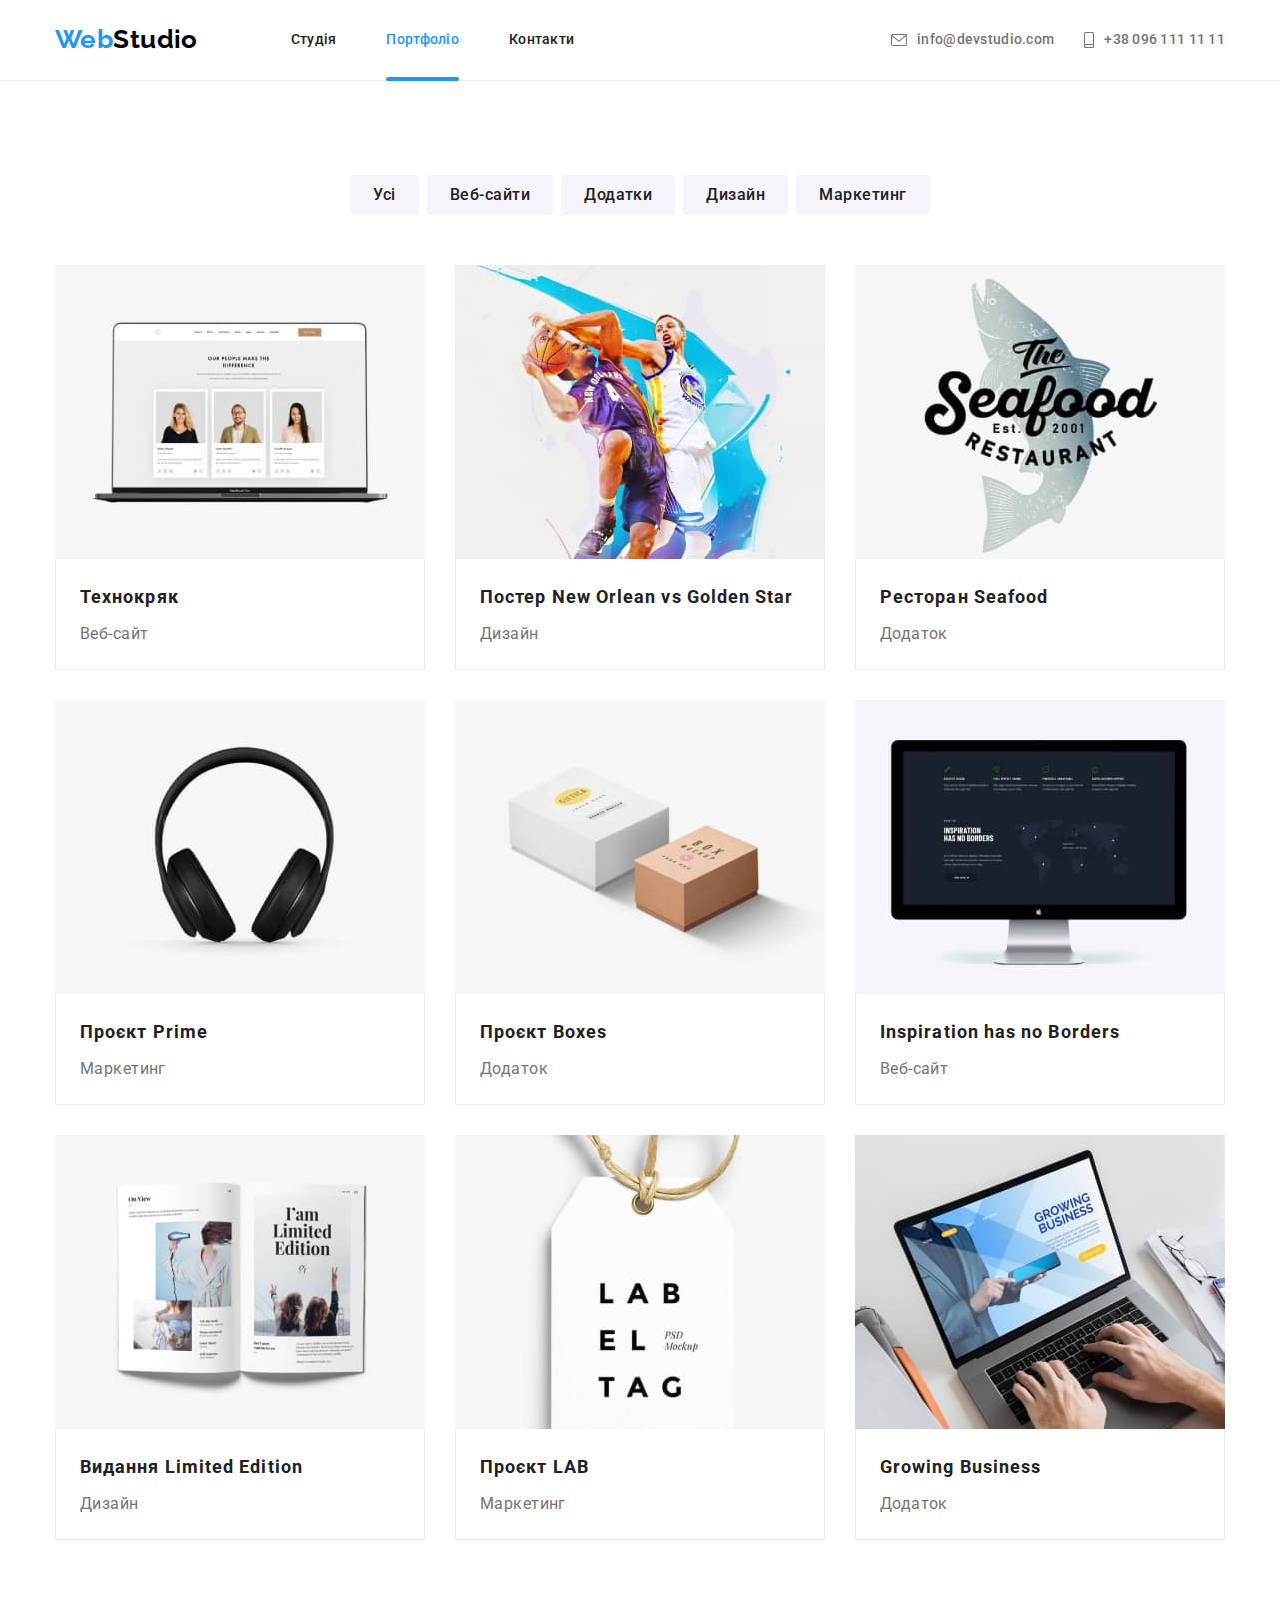
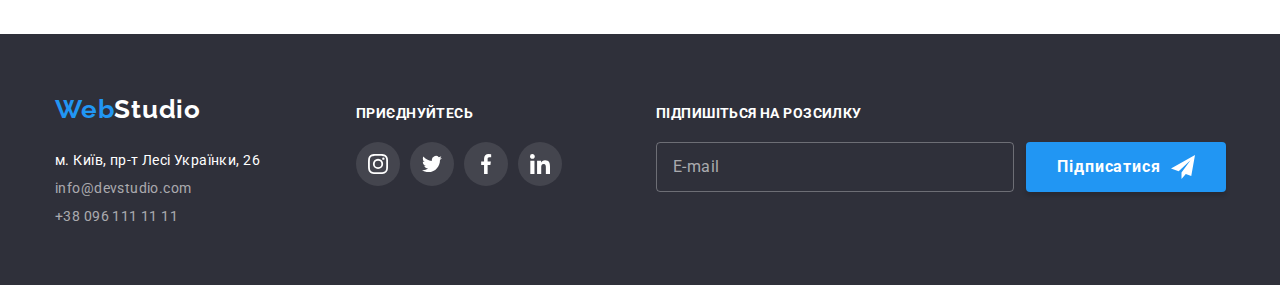
==== commit 5af60609: "Add footer and modal" ====
--- a/portfolio.html
+++ b/portfolio.html
@@ -301,56 +301,55 @@
             </div>
         </section>
     </main>
-    <!-- <footer class="footer">
+    <footer class="footer">
         <div class="container footer__wrap">
-            <div class="footer-contacts">
+            <div class="tab-wrap">
+                <div class="footer-contacts">
                 <a href="./" class="logo footer__logo"><span class="logo__accent">Web</span>Studio</a>
                 <address class="footer-contacts__list">
-                    м. Київ, пр-т Лесі Українки, 26
+                    м. Київ, пр-т Лесі Українки, 26 
                     <a href="mailto:info@devstudio.com" class="footer-contacts__link">info@devstudio.com</a>
                     <a href="tel:+380961111111" class="footer-contacts__link">+38 096 111 11 11</a>
                 </address>
-            </div>
-            <div class="footer-socials">
+                </div>
+                <div class="footer-socials">
                 <h3 class="footer-socials__title">приєднуйтесь</h3>
                 <ul class="footer-socials__list list">
                     <li class="footer-socials__item">
-                        <a href="" class="footer-socials__link" aria-label="Посилання на Instagram" target="_blank"
-                            rel="noopener noreferrer">
+                        <a href="" class="footer-socials__link" aria-label="Посилання на Instagram" target="_blank" rel="noopener noreferrer">
                             <svg class="footer-socials__icon">
                                 <use href="./images/symbol-defs.svg#instagram"></use>
                             </svg>
                         </a>
                     </li>
-    
+
                     <li class="footer-socials__item">
-                        <a href="" class="footer-socials__link" aria-label="Посилання на Twitter" target="_blank"
-                            rel="noopener noreferrer">
+                        <a href="" class="footer-socials__link" aria-label="Посилання на Twitter" target="_blank" rel="noopener noreferrer">
                             <svg class="footer-socials__icon">
                                 <use href="./images/symbol-defs.svg#twitter"></use>
                             </svg>
                         </a>
                     </li>
-    
+
                     <li class="footer-socials__item">
-                        <a href="" class="footer-socials__link" aria-label="Посилання на Facebook" target="_blank"
-                            rel="noopener noreferrer">
+                        <a href="" class="footer-socials__link" aria-label="Посилання на Facebook" target="_blank" rel="noopener noreferrer">
                             <svg class="footer-socials__icon">
                                 <use href="./images/symbol-defs.svg#facebook"></use>
                             </svg>
                         </a>
                     </li>
-    
+                    
                     <li class="footer-socials__item">
-                        <a href="" class="footer-socials__link" aria-label="Посилання на LinkedIn" target="_blank"
-                            rel="noopener noreferrer">
+                        <a href="" class="footer-socials__link" aria-label="Посилання на LinkedIn" target="_blank" rel="noopener noreferrer">
                             <svg class="footer-socials__icon">
                                 <use href="./images/symbol-defs.svg#linkedin"></use>
                             </svg>
                         </a>
                     </li>
                 </ul>
+                </div>
             </div>
+            
             <div class="footer-send">
                 <p class="footer-send__title">Підпишіться на розсилку</p>
                 <form class="footer-send__form">
@@ -363,7 +362,7 @@
                 </form>
             </div>
         </div>
-    </footer> -->
+    </footer>
     <script src="./js/menu.js"></script>
 </body>
 </html>
--- a/css/main.min.css
+++ b/css/main.min.css
@@ -1 +1 @@
-:root{--primary-text-color: #757575;--secondary-text-color: #212121;--accent-color: #2196F3;--primary-background-color: #ffffff;--secondary-background-color: #F5F4FA;--accent-background-color: #2F303A;--primary-white-color: #ffffff;--card-set-gap: 30px;--icon-color: #afb1b8;--transition: 250ms cubic-bezier(0.4, 0, 0.2, 1);--grad: linear-gradient(rgba(47, 48, 58, 0.4), rgba(47, 48, 58, 0.4))}h1,h2,h3,h4,h5,h6,p{margin:0}.list{padding:0;margin:0;list-style:none}button{cursor:pointer}address{font-style:normal}img{display:block;max-width:100%;height:auto;width:100%}body{background-color:var(--primary-background-color);color:var(--primary-text-color);font-family:Roboto,sans-serif;font-size:14px;letter-spacing:.03em}.no-scroll{overflow:hidden}.visually-hidden{position:absolute;width:1px;height:1px;margin:-1px;border:0;padding:0;white-space:nowrap;-webkit-clip-path:inset(100%);clip-path:inset(100%);clip:rect(0 0 0 0);overflow:hidden}.container{width:100%;padding-left:15px;padding-right:15px;margin-left:auto;margin-right:auto}@media screen and (min-width: 480px){.container{max-width:480px}}@media screen and (min-width: 768px){.container{max-width:768px}}@media screen and (min-width: 1200px){.container{max-width:1200px}}.button{border:1px solid rgba(0,0,0,0);border-radius:4px}.button--primary{min-width:200px;height:50px;border:0;padding:0;color:var(--primary-white-color);background-color:var(--accent-color);font-weight:700;font-size:16px;line-height:1.86;letter-spacing:.06em;-webkit-transition:background-color var(--transition);transition:background-color var(--transition)}@media screen and (min-width: 768px){.button--primary{min-width:216px}}.button--primary:hover,.button--primary:focus{background-color:#188ce8}.button--secondary{padding:6px 22px;color:var(--secondary-text-color);background-color:var(--secondary-background-color);font-weight:500;font-size:16px;line-height:1.63;letter-spacing:.03em;-webkit-transition:background-color var(--transition),color var(--transition),-webkit-box-shadow var(--transition);transition:background-color var(--transition),color var(--transition),-webkit-box-shadow var(--transition);transition:background-color var(--transition),color var(--transition),box-shadow var(--transition);transition:background-color var(--transition),color var(--transition),box-shadow var(--transition),-webkit-box-shadow var(--transition)}.button--secondary:hover,.button--secondary:focus{color:var(--primary-white-color);background-color:var(--accent-color);-webkit-box-shadow:0px 3px 1px rgba(0,0,0,.1),0px 1px 2px rgba(0,0,0,.08),0px 2px 2px rgba(0,0,0,.12);box-shadow:0px 3px 1px rgba(0,0,0,.1),0px 1px 2px rgba(0,0,0,.08),0px 2px 2px rgba(0,0,0,.12)}@media screen and (min-width: 768px){.header{border-bottom-width:1px;border-bottom-style:solid;border-bottom-color:#ececec}}.header--portfolio{border-bottom-width:1px;border-bottom-style:solid;border-bottom-color:#ececec}.header__container{display:-webkit-box;display:-ms-flexbox;display:flex;-webkit-box-align:center;-ms-flex-align:center;align-items:center}.logo{color:#000;font-family:Raleway,sans-serif;font-weight:700;font-size:26px;line-height:1.2;text-decoration:none}.header__logo{margin-right:88px}@media screen and (min-width: 1200px){.header__logo{margin-right:93px}}.logo__accent{color:var(--accent-color)}.menu{display:none;gap:50px}@media screen and (min-width: 768px){.menu{display:-webkit-box;display:-ms-flexbox;display:flex}}.menu__link{display:block;padding-top:32px;padding-bottom:32px;color:var(--secondary-text-color);font-weight:500;font-size:14px;line-height:1.14;letter-spacing:.02em;text-decoration:none;-webkit-transition:color var(--transition);transition:color var(--transition)}.menu__link:hover,.menu__link:focus{color:var(--accent-color)}.menu__link.current{position:relative;color:var(--accent-color)}.menu__link.current::after{content:"";display:inline-block;position:absolute;bottom:-1px;left:0;width:100%;height:4px;background-color:var(--accent-color);border-radius:2px}.header-contacts{display:none;margin-left:auto;gap:10px}@media screen and (min-width: 768px){.header-contacts{display:-webkit-box;display:-ms-flexbox;display:flex;-webkit-box-orient:vertical;-webkit-box-direction:normal;-ms-flex-direction:column;flex-direction:column;-webkit-box-pack:justify;-ms-flex-pack:justify;justify-content:space-between}}@media screen and (min-width: 1200px){.header-contacts{-webkit-box-orient:horizontal;-webkit-box-direction:normal;-ms-flex-direction:row;flex-direction:row;gap:30px}}.header-contacts__link{display:-webkit-box;display:-ms-flexbox;display:flex;-webkit-box-align:center;-ms-flex-align:center;align-items:center;color:var(--primary-text-color);font-weight:500;font-size:12px;line-height:1.16;letter-spacing:.02em;text-decoration:none;-webkit-transition:color var(--transition);transition:color var(--transition)}@media screen and (min-width: 1200px){.header-contacts__link{font-weight:500;font-size:14px;line-height:1.14;letter-spacing:.02em;padding-top:32px;padding-bottom:32px}}.header-contacts__link:hover,.header-contacts__link:focus{color:var(--accent-color)}.header-contacts__icon{margin-right:8px;fill:var(--primary-text-color);-webkit-transition:fill var(--transition);transition:fill var(--transition)}@media screen and (min-width: 1200px){.header-contacts__icon{margin-right:10px}}.header-contacts__link:hover .header-contacts__icon,.header-contacts__link:focus .header-contacts__icon{fill:var(--accent-color)}@media screen and (min-width: 1200px){.header-contacts__icon.envelope{width:16px;height:12px}.header-contacts__icon.smartphone{width:10px;height:16px}}.menu-open{width:40px;height:40px;display:-webkit-box;display:-ms-flexbox;display:flex;-webkit-box-align:center;-ms-flex-align:center;align-items:center;-webkit-box-pack:center;-ms-flex-pack:center;justify-content:center;margin-left:auto;margin-top:10px;margin-bottom:10px;padding:0;border:0;background-color:rgba(0,0,0,0)}@media screen and (min-width: 768px){.menu-open{display:none}}.menu-open-icon{-webkit-transition:fill var(--transition);transition:fill var(--transition)}.menu-open:hover .menu-open-icon,.menu-open:focus .menu-open-icon{fill:var(--accent-color)}.mob-menu{position:fixed;top:0;z-index:1;width:100vw;height:100vh;background-color:#fff;padding-top:48px;padding-bottom:48px;-webkit-transition:opacity var(--transition),visibility var(--transition);transition:opacity var(--transition),visibility var(--transition)}@media screen and (min-width: 768px){.mob-menu{display:none}}.mob-menu.is-hidden{opacity:0;visibility:hidden;pointer-events:none}.mob-menu__container{display:-webkit-box;display:-ms-flexbox;display:flex;-webkit-box-orient:vertical;-webkit-box-direction:normal;-ms-flex-direction:column;flex-direction:column;-webkit-box-pack:justify;-ms-flex-pack:justify;justify-content:space-between;width:100%;height:100%;padding-left:40px;padding-right:40px;margin-left:auto;margin-right:auto;overflow:auto}.menu-close{position:absolute;top:21px;right:25px;width:40px;height:40px;display:-webkit-box;display:-ms-flexbox;display:flex;-webkit-box-align:center;-ms-flex-align:center;align-items:center;-webkit-box-pack:center;-ms-flex-pack:center;justify-content:center;padding:0;border:0;background-color:rgba(0,0,0,0)}.menu-close-icon{-webkit-transition:fill var(--transition);transition:fill var(--transition)}.menu-close:hover .menu-close-icon,.menu-close:focus .menu-close-icon{fill:var(--accent-color)}.mob-menu__list{margin-bottom:306px}.mob-menu__item:not(:last-child){margin-bottom:32px}.mob-menu__link{font-weight:500;font-size:40px;line-height:1.18;letter-spacing:.02em;color:#212121;text-decoration:none;-webkit-transition:color var(--transition);transition:color var(--transition)}.mob-menu__link:hover,.mob-menu__link:focus{color:var(--accent-color)}.mob-menu-contacts__item{margin-top:32px}.mob-menu-contacts__tel{font-weight:500;font-size:34px;line-height:1.18;letter-spacing:.02em;color:var(--accent-color);text-decoration:none}.mob-menu-contacts__mail{font-weight:500;font-size:24px;line-height:1.17;letter-spacing:.02em;color:var(--primary-text-color);text-decoration:none}.mob-soc{display:-webkit-box;display:-ms-flexbox;display:flex;gap:10px;margin-top:64px}.mob-soc__item:not(:last-child){padding-right:10px;border-right-width:1px;border-right-style:solid;border-right-color:rgba(33,33,33,.2)}.mob-soc__link{font-weight:500;font-size:18px;line-height:1.22;letter-spacing:.02em;color:var(--accent-color);text-decoration:none}.hero{max-width:100%;height:400px;padding:118px 0;margin-left:auto;margin-right:auto;text-align:center;background-color:#c4c4c4;background-image:var(--grad),url(../../images/hero-bg-mob.jpg);background-repeat:no-repeat;background-position:center;background-size:cover}@media screen and (min-width: 1200px){.hero{max-width:1600px;height:600px;padding:200px 0}}@media(min-device-pixel-ratio: 2),(-webkit-min-device-pixel-ratio: 2),(min-resolution: 192dpi),(min-resolution: 2dppx){.hero{background-image:var(--grad),url(../../images/hero-bg-mob-2x.jpg)}}@media screen and (min-width: 480px){.hero{background-image:var(--grad),url(../../images/hero-bg-tab.jpg)}}@media screen and (min-width: 480px)and (min-device-pixel-ratio: 2),screen and (min-width: 480px)and (-webkit-min-device-pixel-ratio: 2),screen and (min-width: 480px)and (min-resolution: 192dpi),screen and (min-width: 480px)and (min-resolution: 2dppx){.hero{background-image:var(--grad),url(../../images/hero-bg-tab-2x.jpg)}}@media screen and (min-width: 768px){.hero{background-image:var(--grad),url(../images/Hero.jpg)}}@media screen and (min-width: 768px)and (min-device-pixel-ratio: 2),screen and (min-width: 768px)and (-webkit-min-device-pixel-ratio: 2),screen and (min-width: 768px)and (min-resolution: 192dpi),screen and (min-width: 768px)and (min-resolution: 2dppx){.hero{background-image:var(--grad),url(../../images/Hero-2x.jpg)}}.hero__title{max-width:360px;margin-right:auto;margin-left:auto;margin-bottom:30px;color:var(--primary-white-color);font-weight:900;font-size:26px;line-height:1.6;letter-spacing:.06em;text-transform:uppercase}@media screen and (min-width: 1200px){.hero__title{max-width:696px}}@media screen and (min-width: 1200px){.hero__title{font-weight:900;font-size:44px;line-height:1.36;letter-spacing:.06em}}.section{padding-top:60px;padding-bottom:60px}@media screen and (min-width: 1200px){.section{padding-top:94px;padding-bottom:94px}}.section__title{margin-bottom:30px;color:var(--secondary-text-color);font-weight:700;font-size:28px;line-height:1.17;text-align:center}@media screen and (min-width: 1200px){.section__title{font-size:36px;margin-bottom:50px}}@media screen and (min-width: 1200px){.features{padding-bottom:0}}.features__list{display:-webkit-box;display:-ms-flexbox;display:flex;-ms-flex-wrap:wrap;flex-wrap:wrap;gap:var(--card-set-gap)}.feature__item{width:100%}@media screen and (min-width: 768px){.feature__item{width:calc((100% - var(--card-set-gap))/2)}}@media screen and (min-width: 1200px){.feature__item{-ms-flex-preferred-size:calc((100% - 3*var(--card-set-gap))/4);flex-basis:calc((100% - 3*var(--card-set-gap))/4)}}.feature__wrap{display:-webkit-box;display:-ms-flexbox;display:flex;-webkit-box-align:center;-ms-flex-align:center;align-items:center;-webkit-box-pack:center;-ms-flex-pack:center;justify-content:center;width:100%;height:120px;border-radius:4px;margin-bottom:30px;background:var(--secondary-background-color)}.feature__icon{width:70px;height:70px}.features__title{margin-bottom:10px;color:var(--secondary-text-color);font-weight:700;font-size:14px;line-height:1.14;text-transform:uppercase;text-align:center}@media screen and (min-width: 768px){.features__title{text-align:left}}.features__text{line-height:1.71}@media screen and (max-width: 1200px){.directions{display:none}}.directions__list{display:-webkit-box;display:-ms-flexbox;display:flex;gap:var(--card-set-gap)}.directions__link{position:relative;text-decoration:none}.directions__label{position:absolute;bottom:0;display:-webkit-box;display:-ms-flexbox;display:flex;-webkit-box-align:center;-ms-flex-align:center;align-items:center;-webkit-box-pack:center;-ms-flex-pack:center;justify-content:center;width:100%;height:70px;background-color:rgba(47,48,58,.8)}.directions__subtitle{font-weight:700;font-size:14px;line-height:1.14;letter-spacing:.03em;text-align:center;text-transform:uppercase;color:#fff}.team{background-color:var(--secondary-background-color)}.team__list{display:-webkit-box;display:-ms-flexbox;display:flex;-ms-flex-wrap:wrap;flex-wrap:wrap;gap:var(--card-set-gap);font-size:16px;line-height:1.12}.team__item{width:100%;background-color:var(--primary-background-color);-webkit-box-shadow:0px 1px 3px rgba(0,0,0,.12),0px 1px 1px rgba(0,0,0,.14),0px 2px 1px rgba(0,0,0,.2);box-shadow:0px 1px 3px rgba(0,0,0,.12),0px 1px 1px rgba(0,0,0,.14),0px 2px 1px rgba(0,0,0,.2);border-radius:0px 0px 4px 4px}@media screen and (min-width: 768px){.team__item{width:calc((100% - var(--card-set-gap))/2)}}@media screen and (min-width: 1200px){.team__item{-ms-flex-preferred-size:calc((100% - 3*var(--card-set-gap))/4);flex-basis:calc((100% - 3*var(--card-set-gap))/4)}}.team__description{padding:30px 0;text-align:center}.team__subtitle{margin-bottom:10px;color:var(--secondary-text-color);font-weight:500;font-size:16px}.team__text{margin-bottom:16px}.soc-list{display:-webkit-box;display:-ms-flexbox;display:flex;-webkit-box-pack:center;-ms-flex-pack:center;justify-content:center;gap:10px}.soc-list__item{width:44px;height:44px}.soc-list__link{display:-webkit-box;display:-ms-flexbox;display:flex;-webkit-box-align:center;-ms-flex-align:center;align-items:center;-webkit-box-pack:center;-ms-flex-pack:center;justify-content:center;width:100%;height:100%;border-radius:50%;background-color:var(--primary-background-color);-webkit-transition:background-color var(--transition);transition:background-color var(--transition)}.soc-list__link:hover,.soc-list__link:focus{background-color:var(--accent-color)}.soc-list__icon{fill:var(--icon-color);width:20px;height:20px;-webkit-transition:fill var(--transition);transition:fill var(--transition)}.soc-list__link:hover .soc-list__icon,.soc-list__link:focus .soc-list__icon{fill:var(--primary-white-color)}.clients__list{display:-webkit-box;display:-ms-flexbox;display:flex;-ms-flex-wrap:wrap;flex-wrap:wrap;gap:var(--card-set-gap)}.clients__item{width:calc((100% - var(--card-set-gap))/2)}@media screen and (min-width: 768px){.clients__item{width:calc((100% - 2*var(--card-set-gap))/3)}}@media screen and (min-width: 1200px){.clients__item{-ms-flex-preferred-size:calc((100% - 5*var(--card-set-gap))/6);flex-basis:calc((100% - 5*var(--card-set-gap))/6)}}.clients__link{display:-webkit-box;display:-ms-flexbox;display:flex;-webkit-box-align:center;-ms-flex-align:center;align-items:center;-webkit-box-pack:center;-ms-flex-pack:center;justify-content:center;width:100%;height:92px;border:1px solid #afb1b8;border-radius:4px;-webkit-transition:border-color var(--transition);transition:border-color var(--transition)}.clients__link:hover,.clients__link:focus{border-color:var(--accent-color)}.clients__icon{width:106px;height:60px;fill:var(--icon-color);-webkit-transition:fill var(--transition);transition:fill var(--transition)}.clients__link:hover .clients__icon,.clients__link:focus .clients__icon{fill:var(--accent-color)}.filter{display:-webkit-box;display:-ms-flexbox;display:flex;-webkit-box-pack:start;-ms-flex-pack:start;justify-content:flex-start;-ms-flex-wrap:wrap;flex-wrap:wrap;-webkit-column-gap:8px;-moz-column-gap:8px;column-gap:8px;row-gap:15px;margin-bottom:40px}@media screen and (min-width: 768px){.filter{-webkit-box-pack:center;-ms-flex-pack:center;justify-content:center;margin-bottom:30px}}@media screen and (min-width: 1200px){.filter{margin-bottom:50px}}.card-set{display:-webkit-box;display:-ms-flexbox;display:flex;-ms-flex-wrap:wrap;flex-wrap:wrap;gap:var(--card-set-gap)}.card-set__item{width:100%;background-color:var(--primary-background-color)}@media screen and (min-width: 768px){.card-set__item{width:calc((100% - var(--card-set-gap))/2)}}@media screen and (min-width: 1200px){.card-set__item{-ms-flex-preferred-size:calc((100% - 2*var(--card-set-gap))/3);flex-basis:calc((100% - 2*var(--card-set-gap))/3)}}.card-set__link{display:-webkit-box;display:-ms-flexbox;display:flex;-webkit-box-orient:vertical;-webkit-box-direction:normal;-ms-flex-direction:column;flex-direction:column;height:100%;text-decoration:none;-webkit-transition:-webkit-box-shadow var(--transition);transition:-webkit-box-shadow var(--transition);transition:box-shadow var(--transition);transition:box-shadow var(--transition), -webkit-box-shadow var(--transition)}.card-set__link:hover,.card-set__link:focus{-webkit-box-shadow:0px 1px 1px rgba(0,0,0,.12),0px 4px 4px rgba(0,0,0,.06),1px 4px 6px rgba(0,0,0,.16);box-shadow:0px 1px 1px rgba(0,0,0,.12),0px 4px 4px rgba(0,0,0,.06),1px 4px 6px rgba(0,0,0,.16)}.card-set__top-wrap{position:relative;overflow:hidden}.card-set__top-text{position:absolute;top:0;height:100%;padding:63px 24px;font-size:18px;line-height:1.56;letter-spacing:.03em;color:#fff;background-color:rgba(33,150,243,.9);-webkit-transform:translateY(100%);transform:translateY(100%);-webkit-transition:-webkit-transform var(--transition);transition:-webkit-transform var(--transition);transition:transform var(--transition);transition:transform var(--transition), -webkit-transform var(--transition)}.card-set__item:hover .card-set__top-text{-webkit-transform:translateY(0);transform:translateY(0)}.card-set__discription{-webkit-box-flex:1;-ms-flex-positive:1;flex-grow:1;padding:20px 24px;border-bottom:1px solid #eee;border-right:1px solid #eee;border-left:1px solid #eee}.card-set__title{margin-bottom:4px;color:var(--secondary-text-color);font-weight:700;font-size:18px;line-height:2;letter-spacing:.06em}.card-set__text{color:var(--primary-text-color);font-size:16px;line-height:1.88}.footer{padding-top:60px;padding-bottom:60px;background-color:var(--accent-background-color);color:var(--primary-white-color)}.footer__wrap{display:-webkit-box;display:-ms-flexbox;display:flex;-webkit-box-align:baseline;-ms-flex-align:baseline;align-items:baseline}.footer__logo{display:block;margin-bottom:20px;color:var(--primary-white-color)}.footer-contacts__list{line-height:1.71}.footer-contacts__link{display:block;margin-top:9px;color:rgba(255,255,255,.6);text-decoration:none;-webkit-transition:color var(--transition);transition:color var(--transition)}.footer-contacts__link:hover,.footer-contacts__link:focus{color:var(--accent-color)}.footer-socials{margin-left:70px}.footer-socials__title{margin-bottom:20px;font-weight:700;font-size:14px;line-height:1.14;letter-spacing:.03em;text-transform:uppercase;color:var(--primary-white-color)}.footer-socials__list{display:-webkit-box;display:-ms-flexbox;display:flex;-webkit-box-pack:center;-ms-flex-pack:center;justify-content:center;gap:10px}.footer-socials__item{width:44px;height:44px}.footer-socials__link{display:-webkit-box;display:-ms-flexbox;display:flex;-webkit-box-align:center;-ms-flex-align:center;align-items:center;-webkit-box-pack:center;-ms-flex-pack:center;justify-content:center;width:100%;height:100%;border-radius:50%;background-color:rgba(255,255,255,.1);-webkit-transition:background-color var(--transition);transition:background-color var(--transition)}.footer-socials__link:hover,.footer-socials__link:focus{background-color:var(--accent-color)}.footer-socials__icon{fill:var(--primary-white-color);width:20px;height:20px}.footer-send{margin-left:93px}.footer-send__title{margin-bottom:20px;font-weight:700;font-size:14px;line-height:1.14;letter-spacing:.03em;text-transform:uppercase;color:var(--primary-background-color)}.footer-send__form{display:-webkit-box;display:-ms-flexbox;display:flex;gap:12px}.footer-send__input{width:358px;height:50px;padding-left:16px;border:1px solid rgba(255,255,255,.3);border-radius:4px;background-color:rgba(0,0,0,0);outline:rgba(0,0,0,0);color:rgba(255,255,255,.6);-webkit-transition:border-color var(--transition);transition:border-color var(--transition)}.footer-send__input::-webkit-input-placeholder{font-size:16px;line-height:1.25;letter-spacing:.03em;color:rgba(255,255,255,.6)}.footer-send__input::-moz-placeholder{font-size:16px;line-height:1.25;letter-spacing:.03em;color:rgba(255,255,255,.6)}.footer-send__input:-ms-input-placeholder{font-size:16px;line-height:1.25;letter-spacing:.03em;color:rgba(255,255,255,.6)}.footer-send__input::-ms-input-placeholder{font-size:16px;line-height:1.25;letter-spacing:.03em;color:rgba(255,255,255,.6)}.footer-send__input::placeholder{font-size:16px;line-height:1.25;letter-spacing:.03em;color:rgba(255,255,255,.6)}.footer-send__input:focus,.footer-send__input:hover{border-color:var(--accent-color)}.footer-send__btn{display:-webkit-box;display:-ms-flexbox;display:flex;-webkit-box-align:center;-ms-flex-align:center;align-items:center;-webkit-box-pack:center;-ms-flex-pack:center;justify-content:center;min-width:200px;height:50px;-webkit-box-shadow:0px 4px 4px rgba(0,0,0,.15);box-shadow:0px 4px 4px rgba(0,0,0,.15);color:var(--primary-white-color);background-color:var(--accent-color);font-weight:700;font-size:16px;line-height:1.86;letter-spacing:.06em;-webkit-transition:background-color var(--transition);transition:background-color var(--transition)}.footer-send__btn:hover,.footer-send__btn:focus{background-color:#188ce8}.footer-send__icon{fill:var(--primary-white-color);margin-left:10px}.backdrop{position:fixed;top:0;width:100vw;height:100vh;background-color:rgba(0,0,0,.2);-webkit-transition:opacity var(--transition),visibility var(--transition);transition:opacity var(--transition),visibility var(--transition)}.backdrop.is-hidden{opacity:0;visibility:hidden;pointer-events:none}.modal{position:absolute;top:50%;left:50%;-webkit-transform:translate(-50%, -50%) scaleY(1);transform:translate(-50%, -50%) scaleY(1);width:528px;min-height:581px;border-radius:4px;background-color:var(--primary-background-color);padding:40px;-webkit-transition:-webkit-transform var(--transition);transition:-webkit-transform var(--transition);transition:transform var(--transition);transition:transform var(--transition), -webkit-transform var(--transition)}.backdrop.is-hidden .modal{-webkit-transform:translate(-50%, -50%) scaleY(0);transform:translate(-50%, -50%) scaleY(0)}.modal__close-btn{position:absolute;right:10px;top:10px;display:-webkit-box;display:-ms-flexbox;display:flex;-webkit-box-align:center;-ms-flex-align:center;align-items:center;-webkit-box-pack:center;-ms-flex-pack:center;justify-content:center;width:30px;height:30px;background:rgba(0,0,0,0);border:1px solid rgba(0,0,0,.1);border-radius:50%}.modal__close-icon{-webkit-transition:fill var(--transition);transition:fill var(--transition)}.modal__close-btn:hover .modal__close-icon,.modal__close-btn:focus .modal__close-icon{fill:var(--accent-color)}.modal__title{text-align:center;margin-bottom:12px;font-weight:700;font-size:20px;line-height:1.15;letter-spacing:.03em;text-align:center;color:var(--secondary-text-color)}.modal__field{margin-bottom:10px}.modal__label{display:block;margin-bottom:4px;font-size:12px;line-height:1.17;letter-spacing:.01em;color:var(--primary-text-color)}.modal__wrap{position:relative}.modal__input{width:100%;max-width:448px;height:40px;border-radius:4px;border:1px solid rgba(33,33,33,.2);background-color:rgba(0,0,0,0);padding-left:42px;outline:rgba(0,0,0,0);-webkit-transition:border-color var(--transition);transition:border-color var(--transition)}.modal__input:focus,.modal__input:hover{border-color:var(--accent-color)}.modal__icon{position:absolute;left:15px;top:50%;-webkit-transform:translateY(-50%);transform:translateY(-50%);-webkit-transition:fill var(--transition);transition:fill var(--transition)}.modal__input:focus+.modal__icon,.modal__input:hover+.modal__icon{fill:var(--accent-color)}.modal__text-field{margin-bottom:20px}.modal__comment{width:100%;max-width:448px;height:120px;border:1px solid rgba(33,33,33,.2);border-radius:4px;resize:none;padding:12px 16px;background-color:rgba(0,0,0,0);outline:rgba(0,0,0,0);-webkit-transition:border-color var(--transition);transition:border-color var(--transition)}.modal__comment:focus,.modal__comment:hover{border-color:var(--accent-color)}.modal__comment::-webkit-input-placeholder{font-size:12px;line-height:1.17;letter-spacing:.01em;color:rgba(117,117,117,.5)}.modal__comment::-moz-placeholder{font-size:12px;line-height:1.17;letter-spacing:.01em;color:rgba(117,117,117,.5)}.modal__comment:-ms-input-placeholder{font-size:12px;line-height:1.17;letter-spacing:.01em;color:rgba(117,117,117,.5)}.modal__comment::-ms-input-placeholder{font-size:12px;line-height:1.17;letter-spacing:.01em;color:rgba(117,117,117,.5)}.modal__comment::placeholder{font-size:12px;line-height:1.17;letter-spacing:.01em;color:rgba(117,117,117,.5)}.check{margin-bottom:30px;display:-webkit-box;display:-ms-flexbox;display:flex;-webkit-box-pack:center;-ms-flex-pack:center;justify-content:center}.check__label{display:-webkit-box;display:-ms-flexbox;display:flex;-webkit-box-align:center;-ms-flex-align:center;align-items:center;font-size:14px;line-height:1.71;letter-spacing:.03em;color:var(--primary-text-color)}.check__label span{display:-webkit-box;display:-ms-flexbox;display:flex;-webkit-box-align:center;-ms-flex-align:center;align-items:center;-webkit-box-pack:center;-ms-flex-pack:center;justify-content:center;width:16px;height:15px;border:1px solid #212121;border-radius:2px;margin-right:8px;fill:rgba(0,0,0,0)}.check__input:checked+.check__label span{background-color:var(--accent-color);border:none;fill:#fff}.check__policy{position:relative;display:block;margin-left:3px;padding:2px;color:var(--accent-color);text-decoration:none}.check__policy::after{content:"";display:inline-block;position:absolute;bottom:5px;left:0;width:100%;height:1px;background-color:var(--accent-color);border-radius:1px}.modal__btn{position:absolute;left:50%;-webkit-transform:translateX(-50%);transform:translateX(-50%);min-width:200px;height:50px;-webkit-box-shadow:0px 4px 4px rgba(0,0,0,.15);box-shadow:0px 4px 4px rgba(0,0,0,.15);color:var(--primary-white-color);background-color:var(--accent-color);font-weight:700;font-size:16px;line-height:1.86;letter-spacing:.06em;-webkit-transition:background-color var(--transition);transition:background-color var(--transition)}.modal__btn:hover,.modal__btn:focus{background-color:#188ce8}/*# sourceMappingURL=main.min.css.map */+:root{--primary-text-color: #757575;--secondary-text-color: #212121;--accent-color: #2196F3;--primary-background-color: #ffffff;--secondary-background-color: #F5F4FA;--accent-background-color: #2F303A;--primary-white-color: #ffffff;--card-set-gap: 30px;--icon-color: #afb1b8;--transition: 250ms cubic-bezier(0.4, 0, 0.2, 1);--grad: linear-gradient(rgba(47, 48, 58, 0.4), rgba(47, 48, 58, 0.4))}h1,h2,h3,h4,h5,h6,p{margin:0}.list{padding:0;margin:0;list-style:none}button{cursor:pointer}address{font-style:normal}img{display:block;max-width:100%;height:auto;width:100%}body{background-color:var(--primary-background-color);color:var(--primary-text-color);font-family:Roboto,sans-serif;font-size:14px;letter-spacing:.03em}.no-scroll{overflow:hidden}.visually-hidden{position:absolute;width:1px;height:1px;margin:-1px;border:0;padding:0;white-space:nowrap;-webkit-clip-path:inset(100%);clip-path:inset(100%);clip:rect(0 0 0 0);overflow:hidden}.container{width:100%;padding-left:15px;padding-right:15px;margin-left:auto;margin-right:auto}@media screen and (min-width: 480px){.container{max-width:480px}}@media screen and (min-width: 768px){.container{max-width:768px}}@media screen and (min-width: 1200px){.container{max-width:1200px}}.button{border:1px solid rgba(0,0,0,0);border-radius:4px}.button--primary{min-width:200px;height:50px;border:0;padding:0;color:var(--primary-white-color);background-color:var(--accent-color);font-weight:700;font-size:16px;line-height:1.86;letter-spacing:.06em;-webkit-transition:background-color var(--transition);transition:background-color var(--transition)}@media screen and (min-width: 768px){.button--primary{min-width:216px}}.button--primary:hover,.button--primary:focus{background-color:#188ce8}.button--secondary{padding:6px 22px;color:var(--secondary-text-color);background-color:var(--secondary-background-color);font-weight:500;font-size:16px;line-height:1.63;letter-spacing:.03em;-webkit-transition:background-color var(--transition),color var(--transition),-webkit-box-shadow var(--transition);transition:background-color var(--transition),color var(--transition),-webkit-box-shadow var(--transition);transition:background-color var(--transition),color var(--transition),box-shadow var(--transition);transition:background-color var(--transition),color var(--transition),box-shadow var(--transition),-webkit-box-shadow var(--transition)}.button--secondary:hover,.button--secondary:focus{color:var(--primary-white-color);background-color:var(--accent-color);-webkit-box-shadow:0px 3px 1px rgba(0,0,0,.1),0px 1px 2px rgba(0,0,0,.08),0px 2px 2px rgba(0,0,0,.12);box-shadow:0px 3px 1px rgba(0,0,0,.1),0px 1px 2px rgba(0,0,0,.08),0px 2px 2px rgba(0,0,0,.12)}@media screen and (min-width: 768px){.header{border-bottom-width:1px;border-bottom-style:solid;border-bottom-color:#ececec}}.header--portfolio{border-bottom-width:1px;border-bottom-style:solid;border-bottom-color:#ececec}.header__container{display:-webkit-box;display:-ms-flexbox;display:flex;-webkit-box-align:center;-ms-flex-align:center;align-items:center}.logo{color:#000;font-family:Raleway,sans-serif;font-weight:700;font-size:26px;line-height:1.2;text-decoration:none}.header__logo{margin-right:88px}@media screen and (min-width: 1200px){.header__logo{margin-right:93px}}.logo__accent{color:var(--accent-color)}.menu{display:none;gap:50px}@media screen and (min-width: 768px){.menu{display:-webkit-box;display:-ms-flexbox;display:flex}}.menu__link{display:block;padding-top:32px;padding-bottom:32px;color:var(--secondary-text-color);font-weight:500;font-size:14px;line-height:1.14;letter-spacing:.02em;text-decoration:none;-webkit-transition:color var(--transition);transition:color var(--transition)}.menu__link:hover,.menu__link:focus{color:var(--accent-color)}.menu__link.current{position:relative;color:var(--accent-color)}.menu__link.current::after{content:"";display:inline-block;position:absolute;bottom:-1px;left:0;width:100%;height:4px;background-color:var(--accent-color);border-radius:2px}.header-contacts{display:none;margin-left:auto;gap:10px}@media screen and (min-width: 768px){.header-contacts{display:-webkit-box;display:-ms-flexbox;display:flex;-webkit-box-orient:vertical;-webkit-box-direction:normal;-ms-flex-direction:column;flex-direction:column;-webkit-box-pack:justify;-ms-flex-pack:justify;justify-content:space-between}}@media screen and (min-width: 1200px){.header-contacts{-webkit-box-orient:horizontal;-webkit-box-direction:normal;-ms-flex-direction:row;flex-direction:row;gap:30px}}.header-contacts__link{display:-webkit-box;display:-ms-flexbox;display:flex;-webkit-box-align:center;-ms-flex-align:center;align-items:center;color:var(--primary-text-color);font-weight:500;font-size:12px;line-height:1.16;letter-spacing:.02em;text-decoration:none;-webkit-transition:color var(--transition);transition:color var(--transition)}@media screen and (min-width: 1200px){.header-contacts__link{font-weight:500;font-size:14px;line-height:1.14;letter-spacing:.02em;padding-top:32px;padding-bottom:32px}}.header-contacts__link:hover,.header-contacts__link:focus{color:var(--accent-color)}.header-contacts__icon{margin-right:8px;fill:var(--primary-text-color);-webkit-transition:fill var(--transition);transition:fill var(--transition)}@media screen and (min-width: 1200px){.header-contacts__icon{margin-right:10px}}.header-contacts__link:hover .header-contacts__icon,.header-contacts__link:focus .header-contacts__icon{fill:var(--accent-color)}@media screen and (min-width: 1200px){.header-contacts__icon.envelope{width:16px;height:12px}.header-contacts__icon.smartphone{width:10px;height:16px}}.menu-open{width:40px;height:40px;display:-webkit-box;display:-ms-flexbox;display:flex;-webkit-box-align:center;-ms-flex-align:center;align-items:center;-webkit-box-pack:center;-ms-flex-pack:center;justify-content:center;margin-left:auto;margin-top:10px;margin-bottom:10px;padding:0;border:0;background-color:rgba(0,0,0,0)}@media screen and (min-width: 768px){.menu-open{display:none}}.menu-open-icon{-webkit-transition:fill var(--transition);transition:fill var(--transition)}.menu-open:hover .menu-open-icon,.menu-open:focus .menu-open-icon{fill:var(--accent-color)}.mob-menu{position:fixed;top:0;z-index:1;width:100vw;height:100vh;background-color:#fff;padding-top:48px;padding-bottom:48px;-webkit-transition:opacity var(--transition),visibility var(--transition);transition:opacity var(--transition),visibility var(--transition)}@media screen and (min-width: 768px){.mob-menu{display:none}}.mob-menu.is-hidden{opacity:0;visibility:hidden;pointer-events:none}.mob-menu__container{display:-webkit-box;display:-ms-flexbox;display:flex;-webkit-box-orient:vertical;-webkit-box-direction:normal;-ms-flex-direction:column;flex-direction:column;-webkit-box-pack:justify;-ms-flex-pack:justify;justify-content:space-between;width:100%;height:100%;padding-left:40px;padding-right:40px;margin-left:auto;margin-right:auto;overflow:auto}.menu-close{position:absolute;top:21px;right:25px;width:40px;height:40px;display:-webkit-box;display:-ms-flexbox;display:flex;-webkit-box-align:center;-ms-flex-align:center;align-items:center;-webkit-box-pack:center;-ms-flex-pack:center;justify-content:center;padding:0;border:0;background-color:rgba(0,0,0,0)}.menu-close-icon{-webkit-transition:fill var(--transition);transition:fill var(--transition)}.menu-close:hover .menu-close-icon,.menu-close:focus .menu-close-icon{fill:var(--accent-color)}.mob-menu__list{margin-bottom:306px}.mob-menu__item:not(:last-child){margin-bottom:32px}.mob-menu__link{font-weight:500;font-size:40px;line-height:1.18;letter-spacing:.02em;color:#212121;text-decoration:none;-webkit-transition:color var(--transition);transition:color var(--transition)}.mob-menu__link:hover,.mob-menu__link:focus{color:var(--accent-color)}.mob-menu-contacts__item{margin-top:32px}.mob-menu-contacts__tel{font-weight:500;font-size:27px;line-height:1.18;letter-spacing:.02em;color:var(--accent-color);text-decoration:none}@media screen and (min-width: 480px){.mob-menu-contacts__tel{font-weight:500;font-size:34px;line-height:1.18;letter-spacing:.02em}}.mob-menu-contacts__mail{font-weight:500;font-size:24px;line-height:1.17;letter-spacing:.02em;color:var(--primary-text-color);text-decoration:none}.mob-soc{display:-webkit-box;display:-ms-flexbox;display:flex;gap:10px;margin-top:64px}.mob-soc__item:not(:last-child){padding-right:10px;border-right-width:1px;border-right-style:solid;border-right-color:rgba(33,33,33,.2)}.mob-soc__link{font-weight:500;font-size:13px;line-height:1.22;letter-spacing:.02em;color:var(--accent-color);text-decoration:none}@media screen and (min-width: 480px){.mob-soc__link{font-weight:500;font-size:18px;line-height:1.22;letter-spacing:.02em}}.hero{max-width:100%;height:400px;padding:118px 0;margin-left:auto;margin-right:auto;text-align:center;background-color:#c4c4c4;background-image:var(--grad),url(../../images/hero-bg-mob.jpg);background-repeat:no-repeat;background-position:center;background-size:cover}@media screen and (min-width: 768px){.hero{max-width:768px}}@media screen and (min-width: 1200px){.hero{max-width:1600px;height:600px;padding:200px 0}}@media(min-device-pixel-ratio: 2),(-webkit-min-device-pixel-ratio: 2),(min-resolution: 192dpi),(min-resolution: 2dppx){.hero{background-image:var(--grad),url(../../images/hero-bg-mob-2x.jpg)}}@media screen and (min-width: 480px){.hero{background-image:var(--grad),url(../../images/hero-bg-tab.jpg)}}@media screen and (min-width: 480px)and (min-device-pixel-ratio: 2),screen and (min-width: 480px)and (-webkit-min-device-pixel-ratio: 2),screen and (min-width: 480px)and (min-resolution: 192dpi),screen and (min-width: 480px)and (min-resolution: 2dppx){.hero{background-image:var(--grad),url(../../images/hero-bg-tab-2x.jpg)}}@media screen and (min-width: 768px){.hero{background-image:var(--grad),url(../images/Hero.jpg)}}@media screen and (min-width: 768px)and (min-device-pixel-ratio: 2),screen and (min-width: 768px)and (-webkit-min-device-pixel-ratio: 2),screen and (min-width: 768px)and (min-resolution: 192dpi),screen and (min-width: 768px)and (min-resolution: 2dppx){.hero{background-image:var(--grad),url(../../images/Hero-2x.jpg)}}.hero__title{max-width:360px;margin-right:auto;margin-left:auto;margin-bottom:30px;color:var(--primary-white-color);font-weight:900;font-size:26px;line-height:1.6;letter-spacing:.06em;text-transform:uppercase}@media screen and (min-width: 1200px){.hero__title{max-width:696px}}@media screen and (min-width: 1200px){.hero__title{font-weight:900;font-size:44px;line-height:1.36;letter-spacing:.06em}}.section{padding-top:60px;padding-bottom:60px}@media screen and (min-width: 1200px){.section{padding-top:94px;padding-bottom:94px}}.section__title{margin-bottom:30px;color:var(--secondary-text-color);font-weight:700;font-size:28px;line-height:1.17;text-align:center}@media screen and (min-width: 1200px){.section__title{font-size:36px;margin-bottom:50px}}@media screen and (min-width: 1200px){.features{padding-bottom:0}}.features__list{display:-webkit-box;display:-ms-flexbox;display:flex;-ms-flex-wrap:wrap;flex-wrap:wrap;gap:var(--card-set-gap)}.feature__item{width:100%}@media screen and (min-width: 768px){.feature__item{width:calc((100% - var(--card-set-gap))/2)}}@media screen and (min-width: 1200px){.feature__item{-ms-flex-preferred-size:calc((100% - 3*var(--card-set-gap))/4);flex-basis:calc((100% - 3*var(--card-set-gap))/4)}}.feature__wrap{display:-webkit-box;display:-ms-flexbox;display:flex;-webkit-box-align:center;-ms-flex-align:center;align-items:center;-webkit-box-pack:center;-ms-flex-pack:center;justify-content:center;width:100%;height:120px;border-radius:4px;margin-bottom:30px;background:var(--secondary-background-color)}.feature__icon{width:70px;height:70px}.features__title{margin-bottom:10px;color:var(--secondary-text-color);font-weight:700;font-size:14px;line-height:1.14;text-transform:uppercase;text-align:center}@media screen and (min-width: 768px){.features__title{text-align:left}}.features__text{line-height:1.71}@media screen and (max-width: 1200px){.directions{display:none}}.directions__list{display:-webkit-box;display:-ms-flexbox;display:flex;gap:var(--card-set-gap)}.directions__link{position:relative;text-decoration:none}.directions__label{position:absolute;bottom:0;display:-webkit-box;display:-ms-flexbox;display:flex;-webkit-box-align:center;-ms-flex-align:center;align-items:center;-webkit-box-pack:center;-ms-flex-pack:center;justify-content:center;width:100%;height:70px;background-color:rgba(47,48,58,.8)}.directions__subtitle{font-weight:700;font-size:14px;line-height:1.14;letter-spacing:.03em;text-align:center;text-transform:uppercase;color:#fff}.team{background-color:var(--secondary-background-color)}.team__list{display:-webkit-box;display:-ms-flexbox;display:flex;-ms-flex-wrap:wrap;flex-wrap:wrap;gap:var(--card-set-gap);font-size:16px;line-height:1.12}.team__item{width:100%;background-color:var(--primary-background-color);-webkit-box-shadow:0px 1px 3px rgba(0,0,0,.12),0px 1px 1px rgba(0,0,0,.14),0px 2px 1px rgba(0,0,0,.2);box-shadow:0px 1px 3px rgba(0,0,0,.12),0px 1px 1px rgba(0,0,0,.14),0px 2px 1px rgba(0,0,0,.2);border-radius:0px 0px 4px 4px}@media screen and (min-width: 768px){.team__item{width:calc((100% - var(--card-set-gap))/2)}}@media screen and (min-width: 1200px){.team__item{-ms-flex-preferred-size:calc((100% - 3*var(--card-set-gap))/4);flex-basis:calc((100% - 3*var(--card-set-gap))/4)}}.team__description{padding:30px 0;text-align:center}.team__subtitle{margin-bottom:10px;color:var(--secondary-text-color);font-weight:500;font-size:16px}.team__text{margin-bottom:16px}.soc-list{display:-webkit-box;display:-ms-flexbox;display:flex;-webkit-box-pack:center;-ms-flex-pack:center;justify-content:center;gap:10px}.soc-list__item{width:44px;height:44px}.soc-list__link{display:-webkit-box;display:-ms-flexbox;display:flex;-webkit-box-align:center;-ms-flex-align:center;align-items:center;-webkit-box-pack:center;-ms-flex-pack:center;justify-content:center;width:100%;height:100%;border-radius:50%;background-color:var(--primary-background-color);-webkit-transition:background-color var(--transition);transition:background-color var(--transition)}.soc-list__link:hover,.soc-list__link:focus{background-color:var(--accent-color)}.soc-list__icon{fill:var(--icon-color);width:20px;height:20px;-webkit-transition:fill var(--transition);transition:fill var(--transition)}.soc-list__link:hover .soc-list__icon,.soc-list__link:focus .soc-list__icon{fill:var(--primary-white-color)}.clients__list{display:-webkit-box;display:-ms-flexbox;display:flex;-ms-flex-wrap:wrap;flex-wrap:wrap;gap:var(--card-set-gap)}.clients__item{width:calc((100% - var(--card-set-gap))/2)}@media screen and (min-width: 768px){.clients__item{width:calc((100% - 2*var(--card-set-gap))/3)}}@media screen and (min-width: 1200px){.clients__item{-ms-flex-preferred-size:calc((100% - 5*var(--card-set-gap))/6);flex-basis:calc((100% - 5*var(--card-set-gap))/6)}}.clients__link{display:-webkit-box;display:-ms-flexbox;display:flex;-webkit-box-align:center;-ms-flex-align:center;align-items:center;-webkit-box-pack:center;-ms-flex-pack:center;justify-content:center;width:100%;height:92px;border:1px solid #afb1b8;border-radius:4px;-webkit-transition:border-color var(--transition);transition:border-color var(--transition)}.clients__link:hover,.clients__link:focus{border-color:var(--accent-color)}.clients__icon{width:106px;height:60px;fill:var(--icon-color);-webkit-transition:fill var(--transition);transition:fill var(--transition)}.clients__link:hover .clients__icon,.clients__link:focus .clients__icon{fill:var(--accent-color)}.filter{display:-webkit-box;display:-ms-flexbox;display:flex;-webkit-box-pack:start;-ms-flex-pack:start;justify-content:flex-start;-ms-flex-wrap:wrap;flex-wrap:wrap;-webkit-column-gap:8px;-moz-column-gap:8px;column-gap:8px;row-gap:15px;margin-bottom:40px}@media screen and (min-width: 768px){.filter{-webkit-box-pack:center;-ms-flex-pack:center;justify-content:center;margin-bottom:30px}}@media screen and (min-width: 1200px){.filter{margin-bottom:50px}}.card-set{display:-webkit-box;display:-ms-flexbox;display:flex;-ms-flex-wrap:wrap;flex-wrap:wrap;gap:var(--card-set-gap)}.card-set__item{width:100%;background-color:var(--primary-background-color)}@media screen and (min-width: 768px){.card-set__item{width:calc((100% - var(--card-set-gap))/2)}}@media screen and (min-width: 1200px){.card-set__item{-ms-flex-preferred-size:calc((100% - 2*var(--card-set-gap))/3);flex-basis:calc((100% - 2*var(--card-set-gap))/3)}}.card-set__link{display:-webkit-box;display:-ms-flexbox;display:flex;-webkit-box-orient:vertical;-webkit-box-direction:normal;-ms-flex-direction:column;flex-direction:column;height:100%;text-decoration:none;-webkit-transition:-webkit-box-shadow var(--transition);transition:-webkit-box-shadow var(--transition);transition:box-shadow var(--transition);transition:box-shadow var(--transition), -webkit-box-shadow var(--transition)}.card-set__link:hover,.card-set__link:focus{-webkit-box-shadow:0px 1px 1px rgba(0,0,0,.12),0px 4px 4px rgba(0,0,0,.06),1px 4px 6px rgba(0,0,0,.16);box-shadow:0px 1px 1px rgba(0,0,0,.12),0px 4px 4px rgba(0,0,0,.06),1px 4px 6px rgba(0,0,0,.16)}.card-set__top-wrap{position:relative;overflow:hidden}.card-set__top-text{position:absolute;top:0;height:100%;padding:63px 24px;font-size:18px;line-height:1.56;letter-spacing:.03em;color:#fff;background-color:rgba(33,150,243,.9);-webkit-transform:translateY(100%);transform:translateY(100%);-webkit-transition:-webkit-transform var(--transition);transition:-webkit-transform var(--transition);transition:transform var(--transition);transition:transform var(--transition), -webkit-transform var(--transition)}.card-set__item:hover .card-set__top-text{-webkit-transform:translateY(0);transform:translateY(0)}.card-set__discription{-webkit-box-flex:1;-ms-flex-positive:1;flex-grow:1;padding:20px 24px;border-bottom:1px solid #eee;border-right:1px solid #eee;border-left:1px solid #eee}.card-set__title{margin-bottom:4px;color:var(--secondary-text-color);font-weight:700;font-size:18px;line-height:2;letter-spacing:.06em}.card-set__text{color:var(--primary-text-color);font-size:16px;line-height:1.88}.footer{padding-top:60px;padding-bottom:60px;background-color:var(--accent-background-color);color:var(--primary-white-color)}.footer__wrap{display:-webkit-box;display:-ms-flexbox;display:flex;-webkit-box-align:baseline;-ms-flex-align:baseline;align-items:baseline;-webkit-box-orient:vertical;-webkit-box-direction:normal;-ms-flex-direction:column;flex-direction:column;-webkit-box-align:center;-ms-flex-align:center;align-items:center}@media screen and (min-width: 1200px){.footer__wrap{-webkit-box-orient:horizontal;-webkit-box-direction:normal;-ms-flex-direction:row;flex-direction:row;-webkit-box-align:baseline;-ms-flex-align:baseline;align-items:baseline}}@media screen and (min-width: 768px){.tab-wrap{display:-webkit-box;display:-ms-flexbox;display:flex;-webkit-box-align:baseline;-ms-flex-align:baseline;align-items:baseline}}.footer-contacts{text-align:center}@media screen and (min-width: 1200px){.footer-contacts{text-align:left}}.footer__logo{display:block;margin-bottom:28px;font-weight:700;font-size:24px;line-height:1.17;letter-spacing:.03em;color:var(--primary-white-color)}@media screen and (min-width: 1200px){.footer__logo{font-weight:700;font-size:26px;line-height:1.2}}.footer-contacts__list{line-height:1.14;min-width:207px}.footer-contacts__link{display:block;margin-top:12px;color:rgba(255,255,255,.6);text-decoration:none;-webkit-transition:color var(--transition);transition:color var(--transition)}.footer-contacts__link:hover,.footer-contacts__link:focus{color:var(--accent-color)}@media screen and (min-width: 768px){.footer-socials{margin-left:165px}}@media screen and (min-width: 1200px){.footer-socials{margin-left:94px}}.footer-socials__title{text-align:center;margin-top:60px;margin-bottom:20px;font-weight:700;font-size:14px;line-height:1.14;letter-spacing:.03em;text-transform:uppercase;color:var(--primary-white-color)}@media screen and (min-width: 1200px){.footer-socials__title{text-align:left;margin-top:0}}.footer-socials__list{display:-webkit-box;display:-ms-flexbox;display:flex;-webkit-box-pack:center;-ms-flex-pack:center;justify-content:center;gap:10px}.footer-socials__item{width:44px;height:44px}.footer-socials__link{display:-webkit-box;display:-ms-flexbox;display:flex;-webkit-box-align:center;-ms-flex-align:center;align-items:center;-webkit-box-pack:center;-ms-flex-pack:center;justify-content:center;width:100%;height:100%;border-radius:50%;background-color:rgba(255,255,255,.1);-webkit-transition:background-color var(--transition);transition:background-color var(--transition)}.footer-socials__link:hover,.footer-socials__link:focus{background-color:var(--accent-color)}.footer-socials__icon{fill:var(--primary-white-color);width:20px;height:20px}.footer-send{width:100%;text-align:center}@media screen and (min-width: 1200px){.footer-send{margin-left:94px;text-align:left}}.footer-send__title{margin-top:60px;margin-bottom:20px;font-weight:700;font-size:14px;line-height:1.14;letter-spacing:.03em;text-transform:uppercase;color:var(--primary-background-color)}@media screen and (min-width: 1200px){.footer-send__title{margin-top:0}}.footer-send__form{display:-webkit-box;display:-ms-flexbox;display:flex;gap:20px;-webkit-box-orient:vertical;-webkit-box-direction:normal;-ms-flex-direction:column;flex-direction:column;-webkit-box-align:center;-ms-flex-align:center;align-items:center}@media screen and (min-width: 1200px){.footer-send__form{-webkit-box-orient:horizontal;-webkit-box-direction:normal;-ms-flex-direction:row;flex-direction:row;gap:12px}}.footer-send__input{width:100%;height:50px;padding-left:16px;border:1px solid rgba(255,255,255,.3);border-radius:4px;background-color:rgba(0,0,0,0);outline:rgba(0,0,0,0);color:rgba(255,255,255,.6);-webkit-transition:border-color var(--transition);transition:border-color var(--transition)}@media screen and (min-width: 480px){.footer-send__input{width:450px}}@media screen and (min-width: 1200px){.footer-send__input{width:358px}}.footer-send__input::-webkit-input-placeholder{font-size:16px;line-height:1.25;letter-spacing:.03em;color:rgba(255,255,255,.6)}.footer-send__input::-moz-placeholder{font-size:16px;line-height:1.25;letter-spacing:.03em;color:rgba(255,255,255,.6)}.footer-send__input:-ms-input-placeholder{font-size:16px;line-height:1.25;letter-spacing:.03em;color:rgba(255,255,255,.6)}.footer-send__input::-ms-input-placeholder{font-size:16px;line-height:1.25;letter-spacing:.03em;color:rgba(255,255,255,.6)}.footer-send__input::placeholder{font-size:16px;line-height:1.25;letter-spacing:.03em;color:rgba(255,255,255,.6)}.footer-send__input:focus,.footer-send__input:hover{border-color:var(--accent-color)}.footer-send__btn{display:-webkit-box;display:-ms-flexbox;display:flex;-webkit-box-align:center;-ms-flex-align:center;align-items:center;-webkit-box-pack:center;-ms-flex-pack:center;justify-content:center;min-width:200px;height:50px;-webkit-box-shadow:0px 4px 4px rgba(0,0,0,.15);box-shadow:0px 4px 4px rgba(0,0,0,.15);color:var(--primary-white-color);background-color:var(--accent-color);font-weight:700;font-size:16px;line-height:1.86;letter-spacing:.06em;-webkit-transition:background-color var(--transition);transition:background-color var(--transition)}.footer-send__btn:hover,.footer-send__btn:focus{background-color:#188ce8}.footer-send__icon{fill:var(--primary-white-color);margin-left:10px}.backdrop{position:fixed;top:0;width:100vw;height:100vh;background-color:rgba(0,0,0,.2);-webkit-transition:opacity var(--transition),visibility var(--transition);transition:opacity var(--transition),visibility var(--transition)}.backdrop.is-hidden{opacity:0;visibility:hidden;pointer-events:none}.modal{position:absolute;top:50%;left:50%;-webkit-transform:translate(-50%, -50%) scaleY(1);transform:translate(-50%, -50%) scaleY(1);width:calc(100% - 20px);min-height:650px;border-radius:4px;background-color:var(--primary-background-color);padding:40px;-webkit-transition:-webkit-transform var(--transition);transition:-webkit-transform var(--transition);transition:transform var(--transition);transition:transform var(--transition), -webkit-transform var(--transition)}@media screen and (min-width: 480px){.modal{width:450px;min-height:609px}}@media screen and (min-width: 1200px){.modal{width:528px;min-height:581px}}.backdrop.is-hidden .modal{-webkit-transform:translate(-50%, -50%) scaleY(0);transform:translate(-50%, -50%) scaleY(0)}.modal__close-btn{position:absolute;right:10px;top:10px;display:-webkit-box;display:-ms-flexbox;display:flex;-webkit-box-align:center;-ms-flex-align:center;align-items:center;-webkit-box-pack:center;-ms-flex-pack:center;justify-content:center;width:30px;height:30px;background:rgba(0,0,0,0);border:1px solid rgba(0,0,0,.1);border-radius:50%}.modal__close-icon{-webkit-transition:fill var(--transition);transition:fill var(--transition)}.modal__close-btn:hover .modal__close-icon,.modal__close-btn:focus .modal__close-icon{fill:var(--accent-color)}.modal__title{text-align:center;margin-bottom:12px;font-weight:700;font-size:19px;line-height:1.15;letter-spacing:.03em;text-align:center;color:var(--secondary-text-color)}@media screen and (min-width: 480px){.modal__title{font-size:20px}}.modal__field{margin-bottom:10px}.modal__label{display:block;margin-bottom:4px;font-size:12px;line-height:1.17;letter-spacing:.01em;color:var(--primary-text-color)}.modal__wrap{position:relative}.modal__input{width:100%;max-width:448px;height:40px;border-radius:4px;border:1px solid rgba(33,33,33,.2);background-color:rgba(0,0,0,0);padding-left:42px;outline:rgba(0,0,0,0);-webkit-transition:border-color var(--transition);transition:border-color var(--transition)}.modal__input:focus,.modal__input:hover{border-color:var(--accent-color)}.modal__icon{position:absolute;left:15px;top:50%;-webkit-transform:translateY(-50%);transform:translateY(-50%);-webkit-transition:fill var(--transition);transition:fill var(--transition)}.modal__input:focus+.modal__icon,.modal__input:hover+.modal__icon{fill:var(--accent-color)}.modal__text-field{margin-bottom:20px}.modal__comment{width:100%;max-width:448px;height:120px;border:1px solid rgba(33,33,33,.2);border-radius:4px;resize:none;padding:12px 16px;background-color:rgba(0,0,0,0);outline:rgba(0,0,0,0);-webkit-transition:border-color var(--transition);transition:border-color var(--transition)}.modal__comment:focus,.modal__comment:hover{border-color:var(--accent-color)}.modal__comment::-webkit-input-placeholder{font-size:12px;line-height:1.17;letter-spacing:.01em;color:rgba(117,117,117,.5)}.modal__comment::-moz-placeholder{font-size:12px;line-height:1.17;letter-spacing:.01em;color:rgba(117,117,117,.5)}.modal__comment:-ms-input-placeholder{font-size:12px;line-height:1.17;letter-spacing:.01em;color:rgba(117,117,117,.5)}.modal__comment::-ms-input-placeholder{font-size:12px;line-height:1.17;letter-spacing:.01em;color:rgba(117,117,117,.5)}.modal__comment::placeholder{font-size:12px;line-height:1.17;letter-spacing:.01em;color:rgba(117,117,117,.5)}.check{margin-bottom:30px;display:-webkit-box;display:-ms-flexbox;display:flex;-webkit-box-pack:center;-ms-flex-pack:center;justify-content:center}.check__label{display:-webkit-box;display:-ms-flexbox;display:flex;-webkit-box-align:center;-ms-flex-align:center;align-items:center;font-size:12px;line-height:1.16;letter-spacing:.03em;color:var(--primary-text-color)}@media screen and (min-width: 1200px){.check__label{font-size:14px;line-height:1.71;letter-spacing:.03em}}.check__label span{display:-webkit-box;display:-ms-flexbox;display:flex;-webkit-box-align:center;-ms-flex-align:center;align-items:center;-webkit-box-pack:center;-ms-flex-pack:center;justify-content:center;width:16px;height:15px;border:1px solid #212121;border-radius:2px;margin-right:8px;fill:rgba(0,0,0,0)}.check__input:checked+.check__label span{background-color:var(--accent-color);border:none;fill:#fff}.check__policy{position:relative;display:block;margin-left:3px;padding:2px;color:var(--accent-color);text-decoration:none}.check__policy::after{content:"";display:inline-block;position:absolute;bottom:5px;left:0;width:100%;height:1px;background-color:var(--accent-color);border-radius:1px}.modal__btn{position:absolute;left:50%;-webkit-transform:translateX(-50%);transform:translateX(-50%);min-width:200px;height:50px;-webkit-box-shadow:0px 4px 4px rgba(0,0,0,.15);box-shadow:0px 4px 4px rgba(0,0,0,.15);color:var(--primary-white-color);background-color:var(--accent-color);font-weight:700;font-size:16px;line-height:1.86;letter-spacing:.06em;-webkit-transition:background-color var(--transition);transition:background-color var(--transition)}.modal__btn:hover,.modal__btn:focus{background-color:#188ce8}/*# sourceMappingURL=main.min.css.map */